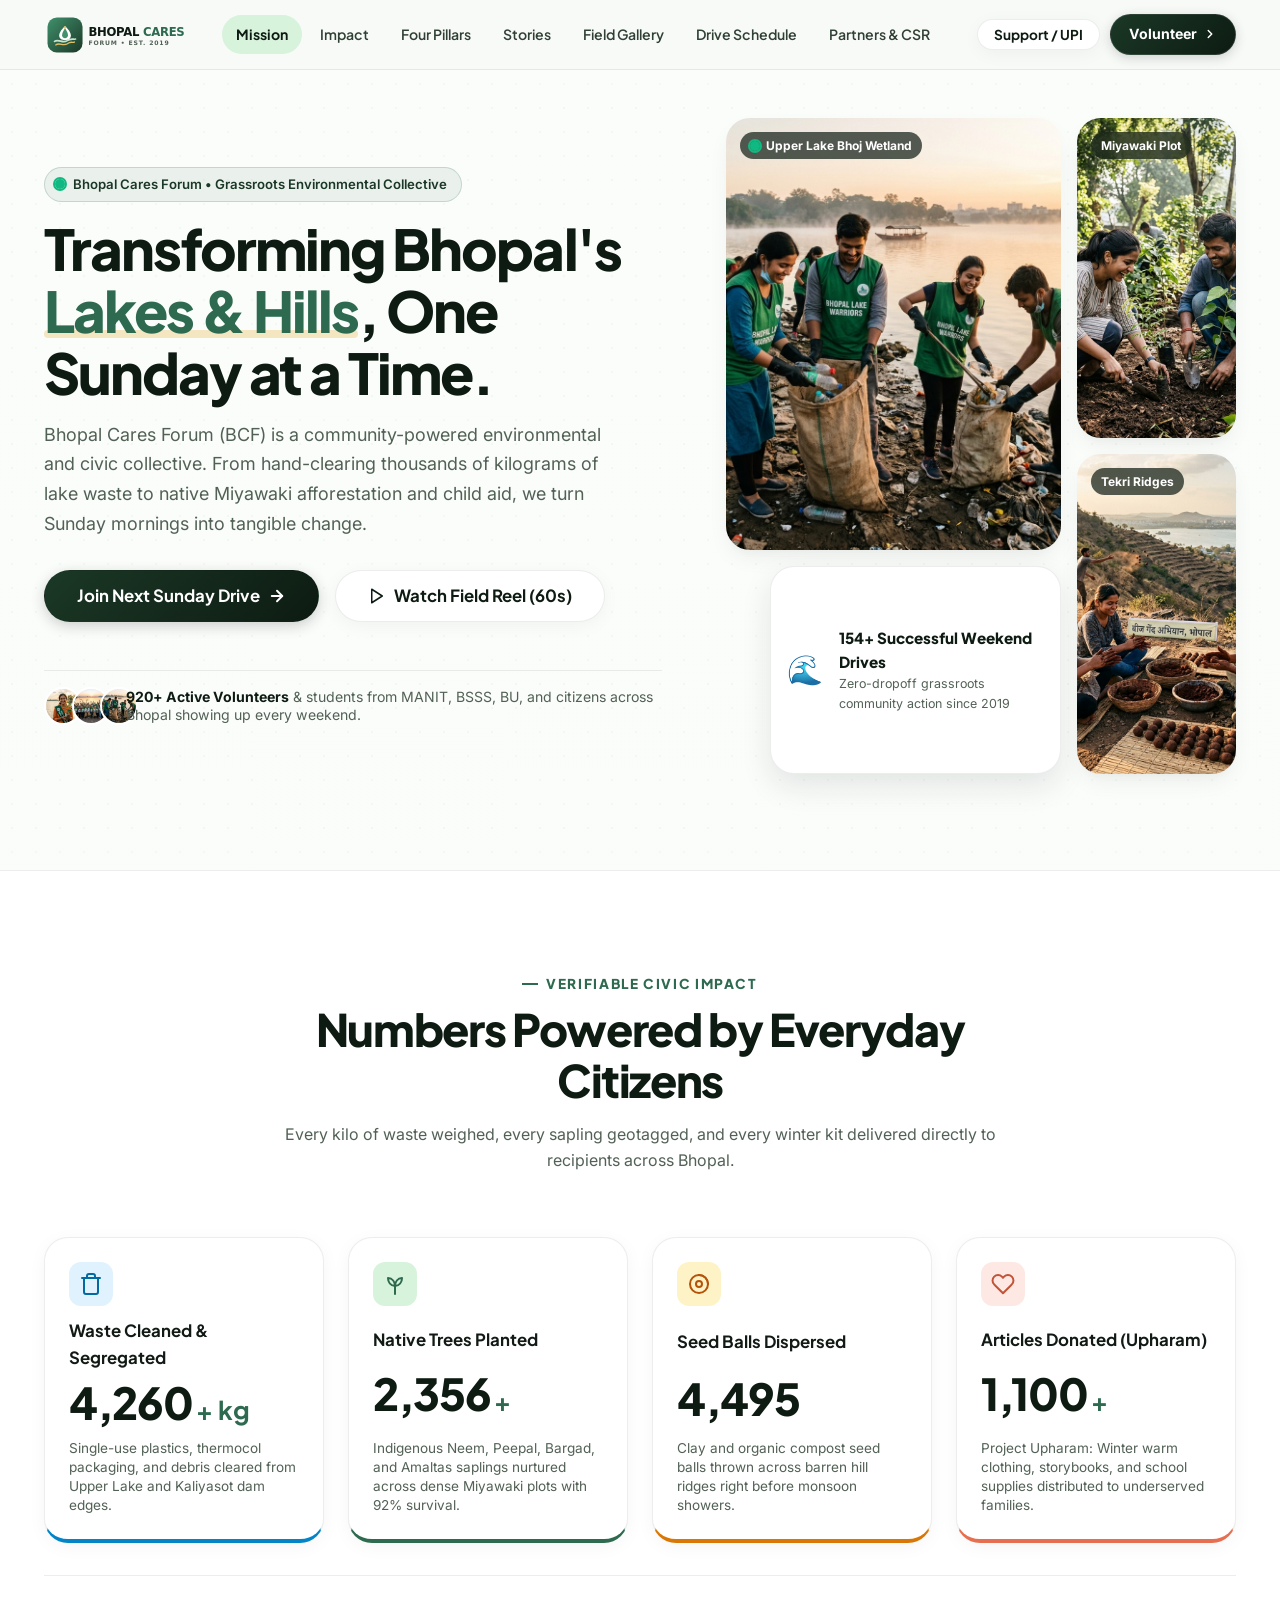
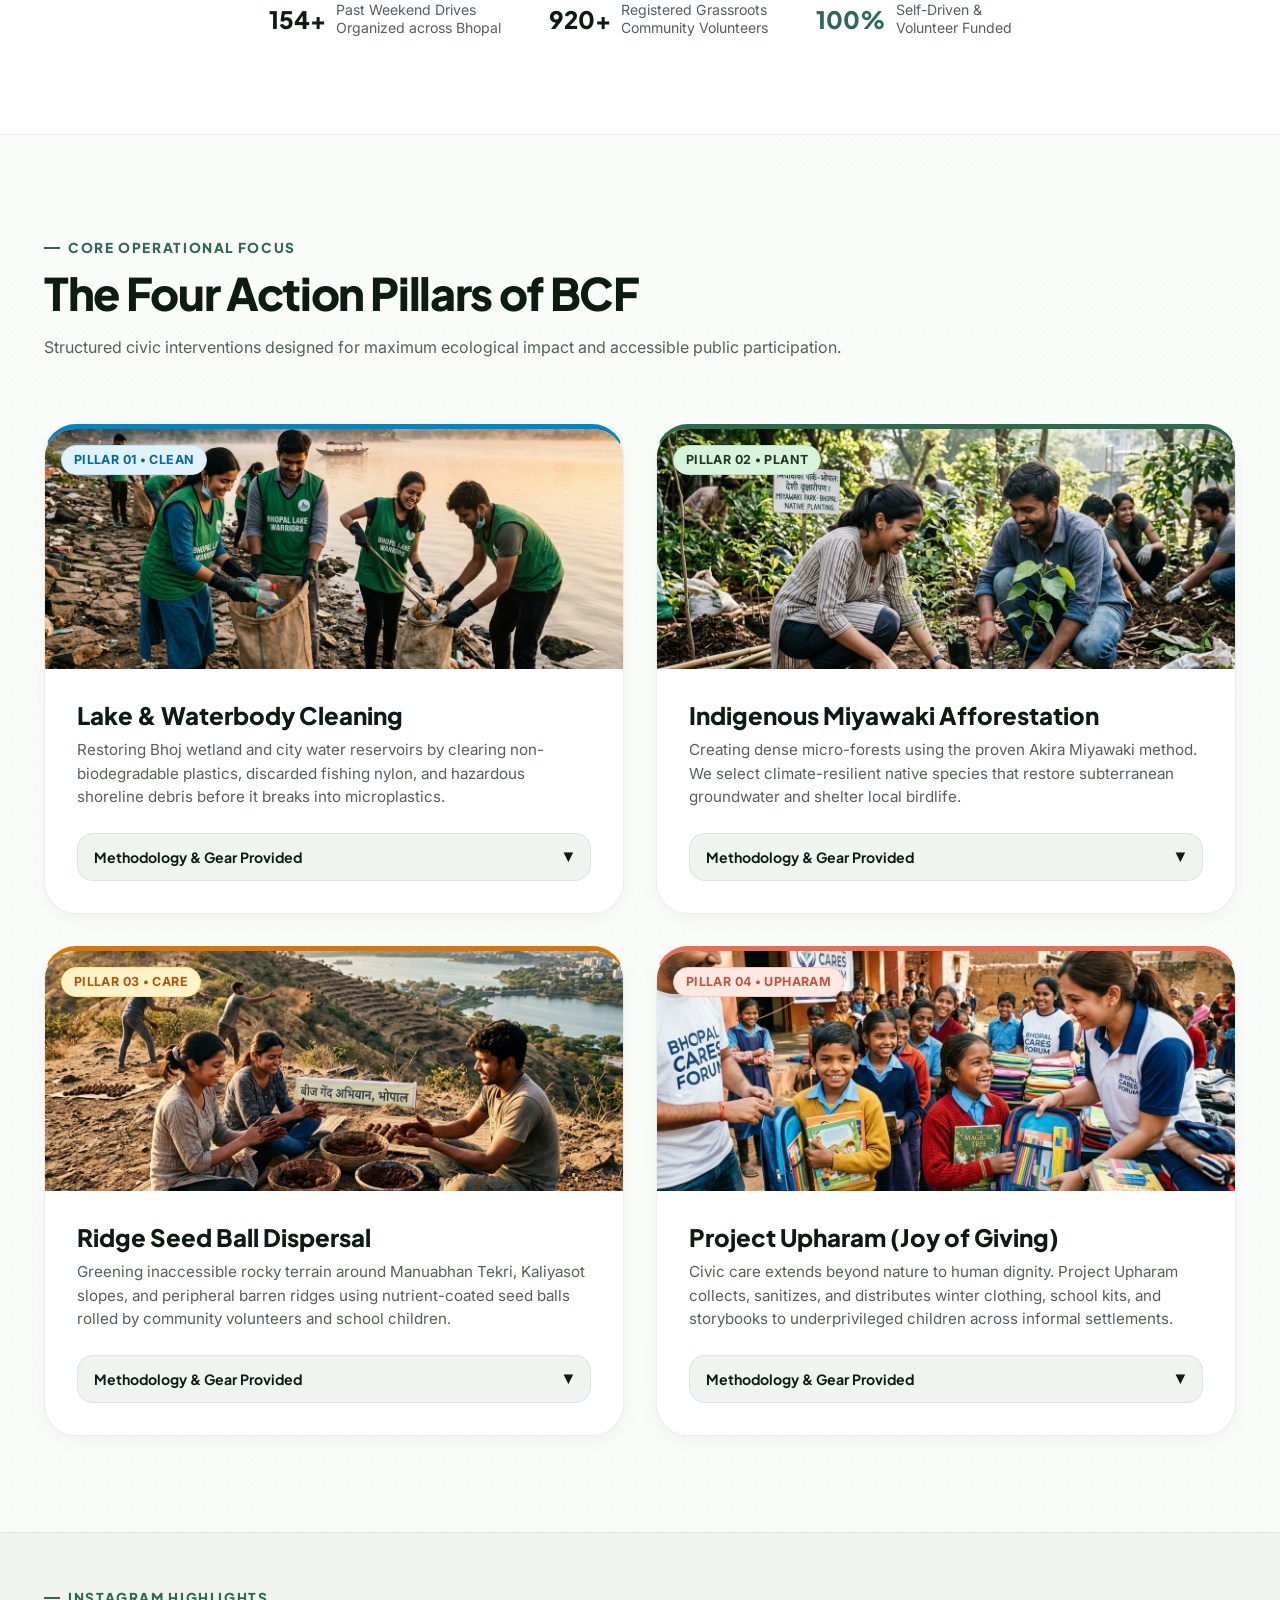
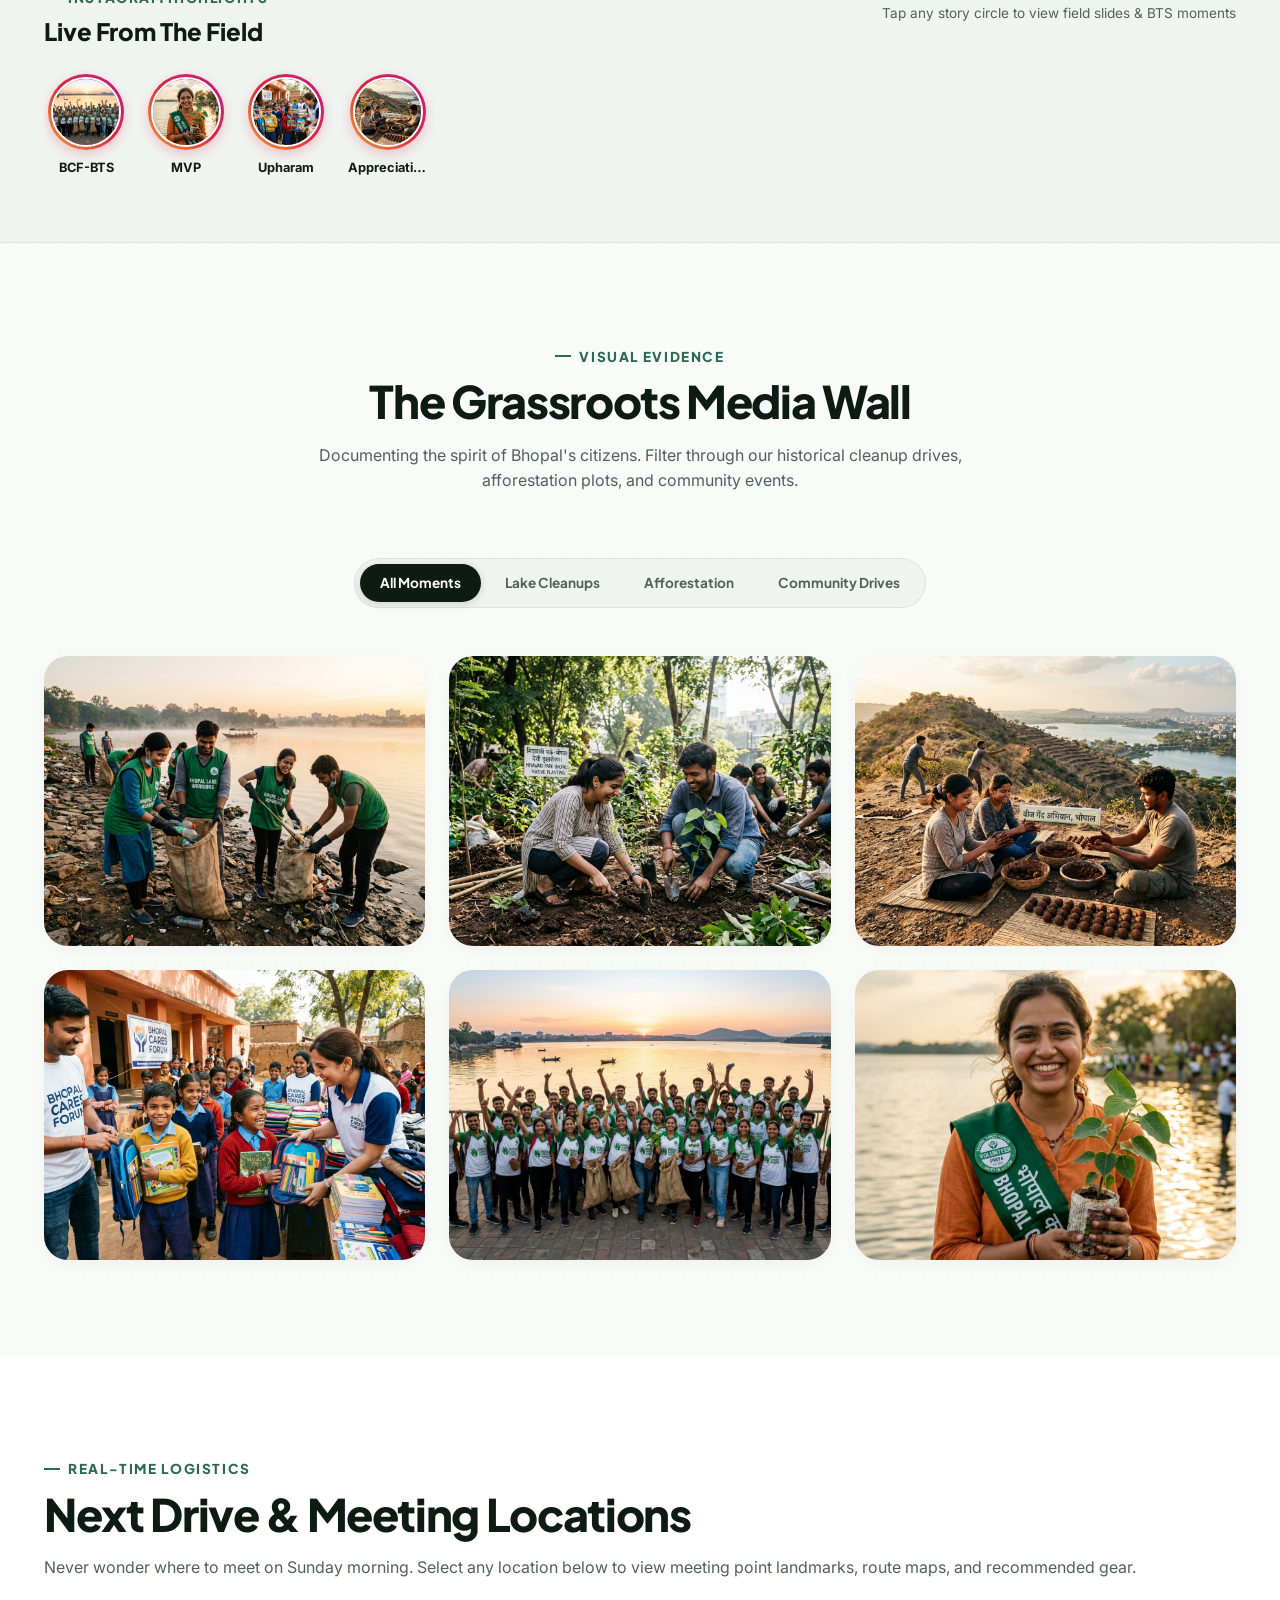
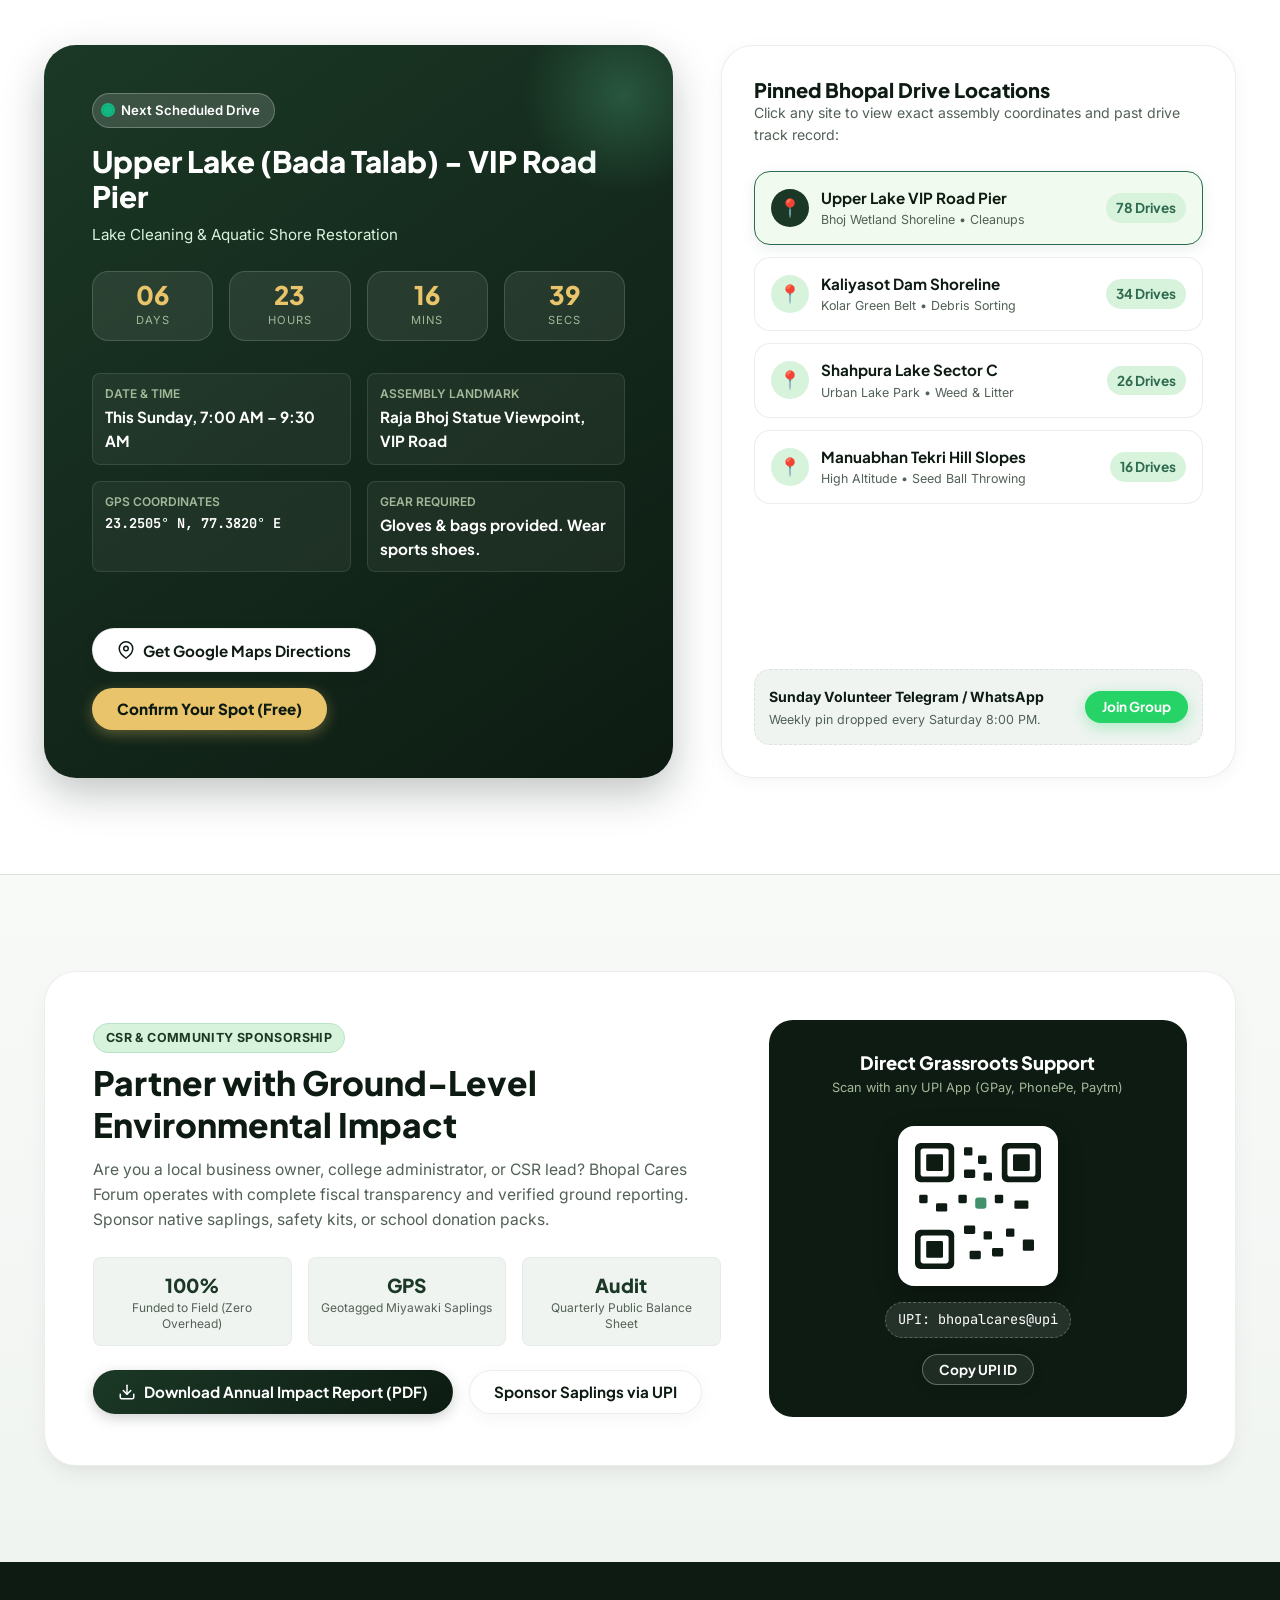
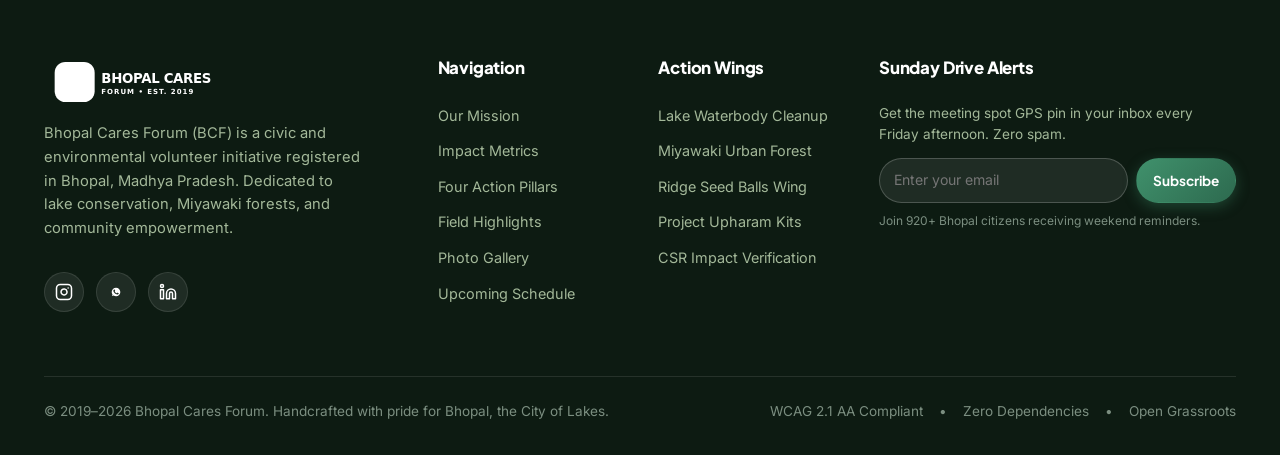
==== BCF/index.html @ c4805d15 "Add files via upload" ====
<!DOCTYPE html>
<html lang="en">
<head>
  <meta charset="UTF-8">
  <meta name="viewport" content="width=device-width, initial-scale=1.0">
  <title>Bhopal Cares Forum (BCF) | Civic Action, Lakes Conservation & Urban Ecology</title>
  
  <!-- SEO & OpenGraph Meta Tags -->
  <meta name="description" content="Bhopal Cares Forum (BCF) is a grassroots civic and environmental movement. Join weekly lake cleanups, urban Miyawaki plantations, seed ball drives, and community empowerment in Bhopal.">
  <meta name="keywords" content="Bhopal Cares Forum, BCF, Upper Lake Cleanup, Bhopal NGO, Bhoj Wetland Conservation, Miyawaki Forest Bhopal, Seed Balls Drive, Volunteer Bhopal, Project Upharam">
  <meta name="author" content="Bhopal Cares Forum Core Team">
  <meta name="theme-color" content="#1b3826">

  <!-- OpenGraph / Social Sharing -->
  <meta property="og:type" content="website">
  <meta property="og:url" content="https://bhopalcares.org">
  <meta property="og:title" content="Bhopal Cares Forum | Transforming Bhopal's Lakes One Sunday at a Time">
  <meta property="og:description" content="4,260+ kg plastic removed, 2,356+ native trees planted, 4,495 seed balls dispersed. Join 920+ youth volunteers every Sunday.">
  <meta property="og:image" content="assets/images/brand/og-banner.svg">

  <!-- Twitter Card -->
  <meta name="twitter:card" content="summary_large_image">
  <meta name="twitter:title" content="Bhopal Cares Forum (BCF)">
  <meta name="twitter:description" content="Grassroots environmental and civic action platform for the City of Lakes.">
  <meta name="twitter:image" content="assets/images/brand/og-banner.svg">

  <!-- Favicon -->
  <link rel="icon" type="image/svg+xml" href="assets/images/brand/favicon.svg">

  <!-- Google Fonts: Plus Jakarta Sans & Inter -->
  <link rel="preconnect" href="https://fonts.googleapis.com">
  <link rel="preconnect" href="https://fonts.gstatic.com" crossorigin>
  <link href="https://fonts.googleapis.com/css2?family=Inter:wght@400;500;600;700&family=Plus+Jakarta+Sans:wght@500;600;700;800&family=JetBrains+Mono:wght@500;700&display=swap" rel="stylesheet">

  <!-- Stylesheets -->
  <link rel="stylesheet" href="assets/css/reset.css">
  <link rel="stylesheet" href="assets/css/variables.css">
  <link rel="stylesheet" href="assets/css/components.css">
  <link rel="stylesheet" href="assets/css/style.css">
</head>
<body>

  <!-- ========================================================================
       Sticky Glass Header (FR-1)
       ======================================================================== -->
  <header class="site-header" id="siteHeader">
    <div class="container navbar">
      <!-- Brand Logo -->
      <a href="#" class="brand-link" aria-label="Bhopal Cares Forum Home">
        <img src="assets/images/brand/logo.svg" alt="Bhopal Cares Forum Logo" class="brand-logo" width="180" height="44">
      </a>

      <!-- Desktop & Mobile Navigation Links -->
      <nav class="nav-menu" id="navMenu" aria-label="Main Navigation">
        <!-- Navigation Links -->
        <a href="#mission" class="nav-link active">Mission</a>
        <a href="#impact" class="nav-link">Impact</a>
        <a href="#initiatives" class="nav-link">Four Pillars</a>
        <a href="#stories" class="nav-link">Stories</a>
        <a href="#gallery" class="nav-link">Field Gallery</a>
        <a href="#drives" class="nav-link">Drive Schedule</a>
        <a href="#csr" class="nav-link">Partners & CSR</a>

        <!-- Mobile Menu Action Buttons -->
        <div class="drawer-actions">
          <button type="button" class="btn btn-primary" style="width: 100%;" data-trigger-volunteer>
            <span>Volunteer This Sunday</span>
            <svg width="16" height="16" viewBox="0 0 24 24" fill="none" stroke="currentColor" stroke-width="2.5" stroke-linecap="round" stroke-linejoin="round">
              <polyline points="9 18 15 12 9 6"></polyline>
            </svg>
          </button>
          <a href="https://chat.whatsapp.com/invite/bhopal-cares-community" target="_blank" rel="noopener noreferrer" class="btn btn-whatsapp" style="width: 100%; font-size: 0.88rem;">
            <span>Join WhatsApp Community</span>
          </a>
          <button type="button" class="btn btn-secondary btn-sm" style="width: 100%;" data-trigger-donate>
            <span>Support via UPI</span>
          </button>
        </div>
      </nav>

      <!-- Header Action CTAs -->
      <div class="nav-actions">
        <button type="button" class="btn btn-secondary btn-sm nav-btn-desktop" data-trigger-donate>
          Support / UPI
        </button>
        <button type="button" class="btn-nav-volunteer" data-trigger-volunteer>
          <span>Volunteer</span>
          <svg width="14" height="14" viewBox="0 0 24 24" fill="none" stroke="currentColor" stroke-width="2.5" stroke-linecap="round" stroke-linejoin="round">
            <polyline points="9 18 15 12 9 6"></polyline>
          </svg>
        </button>

        <!-- Mobile Drawer Toggle -->
        <button type="button" class="mobile-nav-toggle" id="mobileNavToggle" aria-label="Toggle navigation menu" aria-expanded="false" aria-controls="navMenu">
          <span class="hamburger-line"></span>
          <span class="hamburger-line"></span>
          <span class="hamburger-line"></span>
        </button>
      </div>
    </div>
  </header>

  <!-- Mobile Navigation Backdrop Overlay -->
  <div class="nav-backdrop" id="navBackdrop" aria-hidden="true"></div>

  <main>
    <!-- ======================================================================
         1. Hero Section: Editorial Headline + Mosaic Bento (FR-2)
         ====================================================================== -->
    <section class="section hero-section" id="mission">
      <div class="container hero-grid">
        <!-- Hero Left Column: Editorial Copy & CTAs -->
        <div class="hero-content">
          <!-- Dynamic Announcement Badge -->
          <div class="badge-announcement" role="status">
            <span class="pulse-dot" aria-hidden="true"></span>
            <span>Bhopal Cares Forum • Grassroots Environmental Collective</span>
          </div>

          <!-- Editorial Headline -->
          <h1 class="hero-title">
            Transforming Bhopal's <span class="highlight">Lakes & Hills</span>, One Sunday at a Time.
          </h1>

          <p class="hero-description">
            Bhopal Cares Forum (BCF) is a community-powered environmental and civic collective. From hand-clearing thousands of kilograms of lake waste to native Miyawaki afforestation and child aid, we turn Sunday mornings into tangible change.
          </p>

          <!-- Dual Action Triggers (FR-2.3) -->
          <div class="hero-cta-group">
            <button type="button" class="btn btn-primary btn-lg" data-trigger-volunteer>
              <span>Join Next Sunday Drive</span>
              <svg width="18" height="18" viewBox="0 0 24 24" fill="none" stroke="currentColor" stroke-width="2.5" stroke-linecap="round" stroke-linejoin="round">
                <line x1="5" y1="12" x2="19" y2="12"></line>
                <polyline points="12 5 19 12 12 19"></polyline>
              </svg>
            </button>

            <button type="button" class="btn btn-secondary btn-lg" data-trigger-bts>
              <svg width="18" height="18" viewBox="0 0 24 24" fill="none" stroke="currentColor" stroke-width="2" stroke-linecap="round" stroke-linejoin="round">
                <polygon points="5 3 19 12 5 21 5 3"></polygon>
              </svg>
              <span>Watch Field Reel (60s)</span>
            </button>
          </div>

          <!-- Proof Bar (Personas & Trust) -->
          <div class="hero-proof-bar">
            <div class="hero-proof-avatars" aria-hidden="true">
              <img src="assets/images/drives/volunteer-priya-mvp.jpg" alt="BCF Volunteer" class="hero-proof-avatar" width="38" height="38">
              <img src="assets/images/drives/team-hero-sunset.jpg" alt="BCF Volunteer" class="hero-proof-avatar" width="38" height="38">
              <img src="assets/images/drives/lake-cleanup-hero.jpg" alt="BCF Volunteer" class="hero-proof-avatar" width="38" height="38">
            </div>
            <div class="hero-proof-text">
              <strong>920+ Active Volunteers</strong> & students from MANIT, BSSS, BU, and citizens across Bhopal showing up every weekend.
            </div>
          </div>
        </div>

        <!-- Hero Right Column: Asymmetric Responsive Photo Bento Mosaic (FR-2.2) -->
        <div class="hero-mosaic" aria-label="Photo Mosaic of BCF Environmental Activities">
          <!-- Main Card: Lake Cleanup -->
          <div class="mosaic-card mosaic-card--main">
            <div class="mosaic-badge">
              <span class="pulse-dot"></span> Upper Lake Bhoj Wetland
            </div>
            <img src="assets/images/drives/lake-cleanup-hero.jpg" alt="Youth volunteers cleaning Bhoj wetland lake shore at dawn" class="mosaic-img" loading="eager" width="600" height="450">
          </div>

          <!-- Secondary Card: Miyawaki Urban Forest -->
          <div class="mosaic-card mosaic-card--secondary">
            <div class="mosaic-badge">Miyawaki Plot</div>
            <img src="assets/images/drives/tree-plantation-miyawaki.jpg" alt="Volunteers planting native saplings in fertile soil" class="mosaic-img" loading="lazy" width="300" height="250">
          </div>

          <!-- Tertiary Card: Seed Balls Throwing -->
          <div class="mosaic-card mosaic-card--tertiary">
            <div class="mosaic-badge">Tekri Ridges</div>
            <img src="assets/images/drives/seed-balls-ridges.jpg" alt="Clay seed balls prepared for ridge dispersal" class="mosaic-img" loading="lazy" width="300" height="250">
          </div>

          <!-- Floating Stats Pill Card -->
          <div class="mosaic-card mosaic-card--floating">
            <div style="font-size: 1.8rem;">🌊</div>
            <div>
              <div style="font-family: var(--font-display); font-weight: 800; font-size: 0.95rem; color: var(--forest-900);">
                154+ Successful Weekend Drives
              </div>
              <div style="font-size: 0.78rem; color: var(--text-muted);">
                Zero-dropoff grassroots community action since 2019
              </div>
            </div>
          </div>
        </div>
      </div>
    </section>

    <!-- ======================================================================
         2. Live Impact Bento Grid with Animated Counters (FR-3)
         ====================================================================== -->
    <section class="section impact-section" id="impact" aria-label="Verified Impact Statistics">
      <div class="container">
        <div class="section-header section-header--center">
          <span class="section-tagline">Verifiable Civic Impact</span>
          <h2 class="section-title">Numbers Powered by Everyday Citizens</h2>
          <p class="section-subtitle">
            Every kilo of waste weighed, every sapling geotagged, and every winter kit delivered directly to recipients across Bhopal.
          </p>
        </div>

        <!-- 4 Core Metrics + 2 Community Indicators Bento Grid -->
        <div class="impact-bento-grid">
          <!-- Metric 1: Waste Cleaned -->
          <div class="stat-card stat-card--clean">
            <div class="stat-card__icon-badge" style="background: var(--pillar-clean-bg); color: var(--pillar-clean-dark);">
              <svg width="24" height="24" viewBox="0 0 24 24" fill="none" stroke="currentColor" stroke-width="2" stroke-linecap="round" stroke-linejoin="round">
                <polyline points="3 6 5 6 21 6"></polyline>
                <path d="M19 6v14a2 2 0 0 1-2 2H7a2 2 0 0 1-2-2V6m3 0V4a2 2 0 0 1 2-2h4a2 2 0 0 1 2 2v2"></path>
              </svg>
            </div>
            <div class="stat-card__title">Waste Cleaned & Segregated</div>
            <div class="stat-card__number-wrap">
              <span class="stat-card__counter" data-counter data-target="4260">4,260</span>
              <span class="stat-card__suffix">+ kg</span>
            </div>
            <p class="stat-card__subtext">
              Single-use plastics, thermocol packaging, and debris cleared from Upper Lake and Kaliyasot dam edges.
            </p>
          </div>

          <!-- Metric 2: Trees Planted -->
          <div class="stat-card stat-card--plant">
            <div class="stat-card__icon-badge" style="background: var(--pillar-plant-bg); color: var(--pillar-plant);">
              <svg width="24" height="24" viewBox="0 0 24 24" fill="none" stroke="currentColor" stroke-width="2" stroke-linecap="round" stroke-linejoin="round">
                <path d="M12 22v-8"></path>
                <path d="M12 14c-4.5 0-7-4-7-8 4.5 0 7 4 7 8z"></path>
                <path d="M12 14c4.5 0 7-4 7-8-4.5 0-7 4-7 8z"></path>
              </svg>
            </div>
            <div class="stat-card__title">Native Trees Planted</div>
            <div class="stat-card__number-wrap">
              <span class="stat-card__counter" data-counter data-target="2356">2,356</span>
              <span class="stat-card__suffix">+</span>
            </div>
            <p class="stat-card__subtext">
              Indigenous Neem, Peepal, Bargad, and Amaltas saplings nurtured across dense Miyawaki plots with 92% survival.
            </p>
          </div>

          <!-- Metric 3: Seed Balls Dispersed -->
          <div class="stat-card stat-card--care">
            <div class="stat-card__icon-badge" style="background: var(--pillar-care-bg); color: var(--pillar-care-dark);">
              <svg width="24" height="24" viewBox="0 0 24 24" fill="none" stroke="currentColor" stroke-width="2" stroke-linecap="round" stroke-linejoin="round">
                <circle cx="12" cy="12" r="9"></circle>
                <path d="M12 3a9 9 0 0 1 9 9"></path>
                <circle cx="12" cy="12" r="3"></circle>
              </svg>
            </div>
            <div class="stat-card__title">Seed Balls Dispersed</div>
            <div class="stat-card__number-wrap">
              <span class="stat-card__counter" data-counter data-target="4495">4,495</span>
              <span class="stat-card__suffix"></span>
            </div>
            <p class="stat-card__subtext">
              Clay and organic compost seed balls thrown across barren hill ridges right before monsoon showers.
            </p>
          </div>

          <!-- Metric 4: Articles Donated -->
          <div class="stat-card stat-card--upharam">
            <div class="stat-card__icon-badge" style="background: var(--pillar-upharam-bg); color: var(--pillar-upharam-dark);">
              <svg width="24" height="24" viewBox="0 0 24 24" fill="none" stroke="currentColor" stroke-width="2" stroke-linecap="round" stroke-linejoin="round">
                <path d="M20.84 4.61a5.5 5.5 0 0 0-7.78 0L12 5.67l-1.06-1.06a5.5 5.5 0 0 0-7.78 7.78l1.06 1.06L12 21.23l7.78-7.78 1.06-1.06a5.5 5.5 0 0 0 0-7.78z"></path>
              </svg>
            </div>
            <div class="stat-card__title">Articles Donated (Upharam)</div>
            <div class="stat-card__number-wrap">
              <span class="stat-card__counter" data-counter data-target="1100">1,100</span>
              <span class="stat-card__suffix">+</span>
            </div>
            <p class="stat-card__subtext">
              Project Upharam: Winter warm clothing, storybooks, and school supplies distributed to underserved families.
            </p>
          </div>
        </div>

        <!-- Baseline Sub-bar: Drives & Volunteers -->
        <div style="display: flex; justify-content: center; gap: var(--space-2xl); flex-wrap: wrap; margin-top: var(--space-xl); padding-top: var(--space-lg); border-top: 1px solid var(--border-light);">
          <div style="display: flex; align-items: center; gap: 10px;">
            <span style="font-family: var(--font-display); font-weight: 800; font-size: 1.5rem; color: var(--forest-900);">154+</span>
            <span style="font-size: 0.88rem; color: var(--text-muted); line-height: 1.3;">Past Weekend Drives<br>Organized across Bhopal</span>
          </div>
          <div style="display: flex; align-items: center; gap: 10px;">
            <span style="font-family: var(--font-display); font-weight: 800; font-size: 1.5rem; color: var(--forest-900);">920+</span>
            <span style="font-size: 0.88rem; color: var(--text-muted); line-height: 1.3;">Registered Grassroots<br>Community Volunteers</span>
          </div>
          <div style="display: flex; align-items: center; gap: 10px;">
            <span style="font-family: var(--font-display); font-weight: 800; font-size: 1.5rem; color: var(--forest-600);">100%</span>
            <span style="font-size: 0.88rem; color: var(--text-muted); line-height: 1.3;">Self-Driven &<br>Volunteer Funded</span>
          </div>
        </div>
      </div>
    </section>

    <!-- ======================================================================
         3. The Four Action Pillars (FR-4)
         ====================================================================== -->
    <section class="section" id="initiatives">
      <div class="container">
        <div class="section-header">
          <span class="section-tagline">Core Operational Focus</span>
          <h2 class="section-title">The Four Action Pillars of BCF</h2>
          <p class="section-subtitle">
            Structured civic interventions designed for maximum ecological impact and accessible public participation.
          </p>
        </div>

        <div class="pillars-grid">
          <!-- Pillar 1: Clean (Teal / Lake Aqua) -->
          <article class="pillar-card" style="border-top: 5px solid var(--pillar-clean);">
            <div class="pillar-card__media">
              <span class="tag-pill tag-pill--clean pillar-card__badge">Pillar 01 • Clean</span>
              <img src="assets/images/drives/lake-cleanup-hero.jpg" alt="Upper Lake cleaning drive" class="pillar-card__img" loading="lazy">
            </div>
            <div class="pillar-card__body">
              <h3 class="pillar-card__title">Lake & Waterbody Cleaning</h3>
              <p class="pillar-card__desc">
                Restoring Bhoj wetland and city water reservoirs by clearing non-biodegradable plastics, discarded fishing nylon, and hazardous shoreline debris before it breaks into microplastics.
              </p>

              <!-- Expandable Accordion (FR-4.2) -->
              <div class="pillar-details">
                <button type="button" class="pillar-accordion-trigger" aria-expanded="false">
                  <span>Methodology & Gear Provided</span>
                  <span class="pillar-accordion-icon">▼</span>
                </button>
                <div class="pillar-accordion-content">
                  <div class="methodology-list">
                    <div class="methodology-item">
                      <strong>Cadence:</strong> <span>Every 1st & 3rd Sunday morning (7:00 AM – 9:30 AM).</span>
                    </div>
                    <div class="methodology-item">
                      <strong>Gear:</strong> <span>Heavy-duty nitrile gloves, jute waste bags, litter grabbers provided.</span>
                    </div>
                    <div class="methodology-item">
                      <strong>Disposal:</strong> <span>Segregation into dry recyclables & municipal tie-up with BMC Bhopal.</span>
                    </div>
                  </div>
                </div>
              </div>
            </div>
          </article>

          <!-- Pillar 2: Plant (Deep Foliage Green) -->
          <article class="pillar-card" style="border-top: 5px solid var(--pillar-plant);">
            <div class="pillar-card__media">
              <span class="tag-pill tag-pill--plant pillar-card__badge">Pillar 02 • Plant</span>
              <img src="assets/images/drives/tree-plantation-miyawaki.jpg" alt="Miyawaki urban forest plantation" class="pillar-card__img" loading="lazy">
            </div>
            <div class="pillar-card__body">
              <h3 class="pillar-card__title">Indigenous Miyawaki Afforestation</h3>
              <p class="pillar-card__desc">
                Creating dense micro-forests using the proven Akira Miyawaki method. We select climate-resilient native species that restore subterranean groundwater and shelter local birdlife.
              </p>

              <!-- Expandable Accordion (FR-4.2) -->
              <div class="pillar-details">
                <button type="button" class="pillar-accordion-trigger" aria-expanded="false">
                  <span>Methodology & Gear Provided</span>
                  <span class="pillar-accordion-icon">▼</span>
                </button>
                <div class="pillar-accordion-content">
                  <div class="methodology-list">
                    <div class="methodology-item">
                      <strong>Species:</strong> <span>Neem, Peepal, Bargad, Karanj, Amaltas, Jamun, Sheesham.</span>
                    </div>
                    <div class="methodology-item">
                      <strong>Method:</strong> <span>Soil perforation, rice husk aerators, cow dung compost enrichment.</span>
                    </div>
                    <div class="methodology-item">
                      <strong>Care Protocol:</strong> <span>Assigned volunteer buddy system ensuring 3-year watering follow-ups.</span>
                    </div>
                  </div>
                </div>
              </div>
            </div>
          </article>

          <!-- Pillar 3: Care (Seed Amber / Warm Earth) -->
          <article class="pillar-card" style="border-top: 5px solid var(--pillar-care);">
            <div class="pillar-card__media">
              <span class="tag-pill tag-pill--care pillar-card__badge">Pillar 03 • Care</span>
              <img src="assets/images/drives/seed-balls-ridges.jpg" alt="Seed balls dispersal on hills" class="pillar-card__img" loading="lazy">
            </div>
            <div class="pillar-card__body">
              <h3 class="pillar-card__title">Ridge Seed Ball Dispersal</h3>
              <p class="pillar-card__desc">
                Greening inaccessible rocky terrain around Manuabhan Tekri, Kaliyasot slopes, and peripheral barren ridges using nutrient-coated seed balls rolled by community volunteers and school children.
              </p>

              <!-- Expandable Accordion (FR-4.2) -->
              <div class="pillar-details">
                <button type="button" class="pillar-accordion-trigger" aria-expanded="false">
                  <span>Methodology & Gear Provided</span>
                  <span class="pillar-accordion-icon">▼</span>
                </button>
                <div class="pillar-accordion-content">
                  <div class="methodology-list">
                    <div class="methodology-item">
                      <strong>Composition:</strong> <span>5 parts red clay, 3 parts vermicompost, 1 part native hard seeds.</span>
                    </div>
                    <div class="methodology-item">
                      <strong>Timing:</strong> <span>Dispersed 2 weeks prior to South-West monsoon arrival.</span>
                    </div>
                    <div class="methodology-item">
                      <strong>Success Rate:</strong> <span>Protected from birds and rodents until first monsoon rain triggers sprouting.</span>
                    </div>
                  </div>
                </div>
              </div>
            </div>
          </article>

          <!-- Pillar 4: Upharam (Terracotta / Warm Coral) -->
          <article class="pillar-card" style="border-top: 5px solid var(--pillar-upharam);">
            <div class="pillar-card__media">
              <span class="tag-pill tag-pill--upharam pillar-card__badge">Pillar 04 • Upharam</span>
              <img src="assets/images/drives/upharam-donation.jpg" alt="Project Upharam distribution" class="pillar-card__img" loading="lazy">
            </div>
            <div class="pillar-card__body">
              <h3 class="pillar-card__title">Project Upharam (Joy of Giving)</h3>
              <p class="pillar-card__desc">
                Civic care extends beyond nature to human dignity. Project Upharam collects, sanitizes, and distributes winter clothing, school kits, and storybooks to underprivileged children across informal settlements.
              </p>

              <!-- Expandable Accordion (FR-4.2) -->
              <div class="pillar-details">
                <button type="button" class="pillar-accordion-trigger" aria-expanded="false">
                  <span>Methodology & Gear Provided</span>
                  <span class="pillar-accordion-icon">▼</span>
                </button>
                <div class="pillar-accordion-content">
                  <div class="methodology-list">
                    <div class="methodology-item">
                      <strong>Impact:</strong> <span>1,100+ articles distributed across 8 government schools & bastis.</span>
                    </div>
                    <div class="methodology-item">
                      <strong>Donation Hubs:</strong> <span>Collection kiosks stationed in Arera Colony & MP Nagar.</span>
                    </div>
                    <div class="methodology-item">
                      <strong>Process:</strong> <span>Volunteers wash, iron, pack, and directly hand over with zero middlemen.</span>
                    </div>
                  </div>
                </div>
              </div>
            </div>
          </article>
        </div>
      </div>
    </section>

    <!-- ======================================================================
         4. Instagram Highlights Stories Carousel (FR-5.1)
         ====================================================================== -->
    <section class="section stories-section" id="stories">
      <div class="container">
        <div style="display: flex; align-items: center; justify-content: space-between; margin-bottom: var(--space-md); flex-wrap: wrap; gap: 8px;">
          <div>
            <span class="section-tagline">Instagram Highlights</span>
            <h2 style="font-family: var(--font-display); font-size: 1.5rem; font-weight: 800; color: var(--forest-900);">
              Live From The Field
            </h2>
          </div>
          <div style="font-size: 0.85rem; color: var(--text-muted);">
            Tap any story circle to view field slides & BTS moments
          </div>
        </div>

        <!-- Horizontal Story Bubbles Reel -->
        <div class="story-reel" role="region" aria-label="Instagram Highlights Stories">
          <!-- Story 1: BCF-BTS -->
          <button type="button" class="story-bubble" data-story-id="bts" aria-label="View BCF-BTS story">
            <div class="story-ring">
              <img src="assets/images/drives/team-hero-sunset.jpg" alt="BCF-BTS Story" class="story-avatar">
            </div>
            <span class="story-label">BCF-BTS</span>
          </button>

          <!-- Story 2: MVP Volunteer -->
          <button type="button" class="story-bubble" data-story-id="mvp" aria-label="View MVP Volunteer story">
            <div class="story-ring">
              <img src="assets/images/drives/volunteer-priya-mvp.jpg" alt="MVP Volunteer Story" class="story-avatar">
            </div>
            <span class="story-label">MVP</span>
          </button>

          <!-- Story 3: Upharam -->
          <button type="button" class="story-bubble" data-story-id="upharam" aria-label="View Upharam story">
            <div class="story-ring">
              <img src="assets/images/drives/upharam-donation.jpg" alt="Project Upharam Story" class="story-avatar">
            </div>
            <span class="story-label">Upharam</span>
          </button>

          <!-- Story 4: Seed Balls -->
          <button type="button" class="story-bubble" data-story-id="seedballs" aria-label="View Seed Balls story">
            <div class="story-ring">
              <img src="assets/images/drives/seed-balls-ridges.jpg" alt="Seed Balls Story" class="story-avatar">
            </div>
            <span class="story-label">Appreciation</span>
          </button>
        </div>
      </div>
    </section>

    <!-- ======================================================================
         5. Photo & Media Wall (Filterable Masonry Grid) (FR-5.3)
         ====================================================================== -->
    <section class="section" id="gallery">
      <div class="container">
        <div class="section-header section-header--center">
          <span class="section-tagline">Visual Evidence</span>
          <h2 class="section-title">The Grassroots Media Wall</h2>
          <p class="section-subtitle">
            Documenting the spirit of Bhopal's citizens. Filter through our historical cleanup drives, afforestation plots, and community events.
          </p>
        </div>

        <!-- Filter Tabs -->
        <div class="gallery-controls">
          <div class="filter-tabs" role="tablist" aria-label="Gallery category filters">
            <button type="button" class="filter-tab active" data-filter="all" role="tab" aria-selected="true">All Moments</button>
            <button type="button" class="filter-tab" data-filter="cleanups" role="tab" aria-selected="false">Lake Cleanups</button>
            <button type="button" class="filter-tab" data-filter="afforestation" role="tab" aria-selected="false">Afforestation</button>
            <button type="button" class="filter-tab" data-filter="drives" role="tab" aria-selected="false">Community Drives</button>
          </div>
        </div>

        <!-- Masonry Grid Cards -->
        <div class="gallery-grid" id="galleryGrid">
          <!-- Item 1: Cleanup -->
          <div class="gallery-item" data-category="cleanups" tabindex="0" role="button" aria-label="View Upper Lake Waterfront Cleanup photo">
            <img src="assets/images/drives/lake-cleanup-hero.jpg" alt="Upper Lake Waterfront Cleanup" class="gallery-img" loading="lazy">
            <div class="gallery-overlay">
              <span class="tag-pill tag-pill--clean" style="align-self: flex-start; margin-bottom: 6px;">Cleanup</span>
              <h4 class="gallery-title">Upper Lake Waterfront Cleanup</h4>
              <p class="gallery-meta">VIP Road Pier • Weekend Drive #154</p>
            </div>
          </div>

          <!-- Item 2: Afforestation -->
          <div class="gallery-item" data-category="afforestation" tabindex="0" role="button" aria-label="View Dense Miyawaki Plantation photo">
            <img src="assets/images/drives/tree-plantation-miyawaki.jpg" alt="Dense Miyawaki Plantation" class="gallery-img" loading="lazy">
            <div class="gallery-overlay">
              <span class="tag-pill tag-pill--plant" style="align-self: flex-start; margin-bottom: 6px;">Afforestation</span>
              <h4 class="gallery-title">Dense Miyawaki Plantation</h4>
              <p class="gallery-meta">Arera Urban Patch • 2,356+ Native Trees</p>
            </div>
          </div>

          <!-- Item 3: Seed Balls -->
          <div class="gallery-item" data-category="afforestation" tabindex="0" role="button" aria-label="View 4,495 Clay Seed Balls Throwing photo">
            <img src="assets/images/drives/seed-balls-ridges.jpg" alt="4,495 Clay Seed Balls Throwing" class="gallery-img" loading="lazy">
            <div class="gallery-overlay">
              <span class="tag-pill tag-pill--care" style="align-self: flex-start; margin-bottom: 6px;">Seed Balls</span>
              <h4 class="gallery-title">4,495 Clay Seed Balls Throwing</h4>
              <p class="gallery-meta">Tekri Ridge Slopes • Pre-Monsoon Drive</p>
            </div>
          </div>

          <!-- Item 4: Upharam -->
          <div class="gallery-item" data-category="drives" tabindex="0" role="button" aria-label="View Project Upharam Distribution photo">
            <img src="assets/images/drives/upharam-donation.jpg" alt="Project Upharam Distribution" class="gallery-img" loading="lazy">
            <div class="gallery-overlay">
              <span class="tag-pill tag-pill--upharam" style="align-self: flex-start; margin-bottom: 6px;">Upharam</span>
              <h4 class="gallery-title">Project Upharam Distribution</h4>
              <p class="gallery-meta">Govt Primary School • Winter Warmth Kits</p>
            </div>
          </div>

          <!-- Item 5: Volunteer Squad -->
          <div class="gallery-item" data-category="drives" tabindex="0" role="button" aria-label="View Sunday Morning Volunteer Squad photo">
            <img src="assets/images/drives/team-hero-sunset.jpg" alt="Sunday Morning Volunteer Squad" class="gallery-img" loading="lazy">
            <div class="gallery-overlay">
              <span class="tag-pill tag-pill--plant" style="align-self: flex-start; margin-bottom: 6px;">Volunteers</span>
              <h4 class="gallery-title">Sunday Morning Volunteer Squad</h4>
              <p class="gallery-meta">Upper Lake Pier • 920+ Grassroots Members</p>
            </div>
          </div>

          <!-- Item 6: Leadership -->
          <div class="gallery-item" data-category="cleanups" tabindex="0" role="button" aria-label="View Volunteer of the Month Recognition photo">
            <img src="assets/images/drives/volunteer-priya-mvp.jpg" alt="Volunteer of the Month Recognition" class="gallery-img" loading="lazy">
            <div class="gallery-overlay">
              <span class="tag-pill tag-pill--clean" style="align-self: flex-start; margin-bottom: 6px;">Leadership</span>
              <h4 class="gallery-title">Volunteer of the Month Recognition</h4>
              <p class="gallery-meta">Bhopal Lakes Sanctuary • Citizen Ownership</p>
            </div>
          </div>
        </div>
      </div>
    </section>

    <!-- ======================================================================
         6. Interactive Drive Map & Schedule (FR-6)
         ====================================================================== -->
    <section class="section schedule-section" id="drives">
      <div class="container">
        <div class="section-header">
          <span class="section-tagline">Real-Time Logistics</span>
          <h2 class="section-title">Next Drive & Meeting Locations</h2>
          <p class="section-subtitle">
            Never wonder where to meet on Sunday morning. Select any location below to view meeting point landmarks, route maps, and recommended gear.
          </p>
        </div>

        <div class="schedule-grid">
          <!-- Left: Spotlight Card for Next Drive -->
          <div class="spotlight-drive-card" id="spotlightCard">
            <div>
              <div class="badge-announcement">
                <span class="pulse-dot"></span> Next Scheduled Drive
              </div>

              <h3 id="spotlightTitle" style="font-family: var(--font-display); font-size: 1.85rem; font-weight: 800; margin: var(--space-md) 0 var(--space-xs); line-height: 1.2;">
                Upper Lake (Bada Talab) - VIP Road Pier
              </h3>
              <p id="spotlightType" style="color: #d8f3dc; font-size: 0.95rem; margin-bottom: var(--space-lg);">
                Lake Cleaning & Aquatic Shore Restoration
              </p>

              <!-- Live Countdown Clock -->
              <div class="countdown-timer-wrap">
                <div class="countdown-box">
                  <div class="countdown-value" id="cdDays">03</div>
                  <div class="countdown-unit">Days</div>
                </div>
                <div class="countdown-box">
                  <div class="countdown-value" id="cdHours">14</div>
                  <div class="countdown-unit">Hours</div>
                </div>
                <div class="countdown-box">
                  <div class="countdown-value" id="cdMins">22</div>
                  <div class="countdown-unit">Mins</div>
                </div>
                <div class="countdown-box">
                  <div class="countdown-value" id="cdSecs">48</div>
                  <div class="countdown-unit">Secs</div>
                </div>
              </div>

              <!-- Drive Details List -->
              <div class="drive-details-list">
                <div class="drive-detail-item">
                  <div class="drive-detail-item__label">Date & Time</div>
                  <div class="drive-detail-item__val" id="spotlightTime">This Sunday, 7:00 AM – 9:30 AM</div>
                </div>
                <div class="drive-detail-item">
                  <div class="drive-detail-item__label">Assembly Landmark</div>
                  <div class="drive-detail-item__val" id="spotlightAssembly">Raja Bhoj Statue Viewpoint, VIP Road</div>
                </div>
                <div class="drive-detail-item">
                  <div class="drive-detail-item__label">GPS Coordinates</div>
                  <div class="drive-detail-item__val" id="spotlightCoords" style="font-family: var(--font-mono); font-size: 0.85rem;">23.2505° N, 77.3820° E</div>
                </div>
                <div class="drive-detail-item">
                  <div class="drive-detail-item__label">Gear Required</div>
                  <div class="drive-detail-item__val" id="spotlightGear">Gloves & bags provided. Wear sports shoes.</div>
                </div>
              </div>
            </div>

            <!-- Actions -->
            <div style="display: flex; gap: var(--space-md); flex-wrap: wrap; margin-top: var(--space-lg);">
              <a id="spotlightMapsBtn" href="https://maps.google.com/?q=23.2505,77.3820+(Upper+Lake+Bhopal+VIP+Road)" target="_blank" rel="noopener noreferrer" class="btn btn-secondary">
                <svg width="18" height="18" viewBox="0 0 24 24" fill="none" stroke="currentColor" stroke-width="2" stroke-linecap="round" stroke-linejoin="round">
                  <path d="M21 10c0 7-9 13-9 13s-9-6-9-13a9 9 0 0 1 18 0z"></path>
                  <circle cx="12" cy="10" r="3"></circle>
                </svg>
                <span>Get Google Maps Directions</span>
              </a>

              <button type="button" class="btn btn-accent" data-trigger-volunteer>
                Confirm Your Spot (Free)
              </button>
            </div>
          </div>

          <!-- Right: Interactive Location Selector -->
          <div class="location-pins-card">
            <h4 style="font-family: var(--font-display); font-size: 1.25rem; font-weight: 800; color: var(--forest-900);">
              Pinned Bhopal Drive Locations
            </h4>
            <p style="font-size: 0.88rem; color: var(--text-muted); margin-bottom: var(--space-xs);">
              Click any site to view exact assembly coordinates and past drive track record:
            </p>

            <div class="location-pins-list">
              <!-- Location 1: Upper Lake (Default selected) -->
              <div class="location-item is-selected" data-location-key="upper_lake">
                <div class="location-item__info">
                  <div class="location-item__pin-icon">📍</div>
                  <div>
                    <div class="location-item__name">Upper Lake VIP Road Pier</div>
                    <div class="location-item__category">Bhoj Wetland Shoreline • Cleanups</div>
                  </div>
                </div>
                <div class="location-item__drives-count">78 Drives</div>
              </div>

              <!-- Location 2: Kaliyasot Dam -->
              <div class="location-item" data-location-key="kaliyasot">
                <div class="location-item__info">
                  <div class="location-item__pin-icon">📍</div>
                  <div>
                    <div class="location-item__name">Kaliyasot Dam Shoreline</div>
                    <div class="location-item__category">Kolar Green Belt • Debris Sorting</div>
                  </div>
                </div>
                <div class="location-item__drives-count">34 Drives</div>
              </div>

              <!-- Location 3: Shahpura Lake -->
              <div class="location-item" data-location-key="shahpura">
                <div class="location-item__info">
                  <div class="location-item__pin-icon">📍</div>
                  <div>
                    <div class="location-item__name">Shahpura Lake Sector C</div>
                    <div class="location-item__category">Urban Lake Park • Weed & Litter</div>
                  </div>
                </div>
                <div class="location-item__drives-count">26 Drives</div>
              </div>

              <!-- Location 4: Manuabhan Tekri -->
              <div class="location-item" data-location-key="tekri">
                <div class="location-item__info">
                  <div class="location-item__pin-icon">📍</div>
                  <div>
                    <div class="location-item__name">Manuabhan Tekri Hill Slopes</div>
                    <div class="location-item__category">High Altitude • Seed Ball Throwing</div>
                  </div>
                </div>
                <div class="location-item__drives-count">16 Drives</div>
              </div>
            </div>

            <!-- WhatsApp Community Quick Join Box -->
            <div style="background: var(--bg-surface-elevated); border: 1px dashed var(--border-light); border-radius: var(--radius-md); padding: 14px; margin-top: auto; display: flex; align-items: center; justify-content: space-between; gap: 12px;">
              <div>
                <strong style="font-size: 0.88rem; color: var(--forest-900);">Sunday Volunteer Telegram / WhatsApp</strong>
                <p style="font-size: 0.78rem; color: var(--text-muted); margin: 0;">Weekly pin dropped every Saturday 8:00 PM.</p>
              </div>
              <button type="button" class="btn btn-whatsapp btn-sm" data-trigger-volunteer>
                Join Group
              </button>
            </div>
          </div>
        </div>
      </div>
    </section>

    <!-- ======================================================================
         7. Community Partner & CSR Transparency (Persona B)
         ====================================================================== -->
    <section class="section csr-section" id="csr">
      <div class="container">
        <div class="csr-card">
          <!-- Left CSR details -->
          <div class="csr-content">
            <span class="tag-pill tag-pill--plant">CSR & Community Sponsorship</span>
            <h2 class="csr-title">
              Partner with Ground-Level Environmental Impact
            </h2>
            <p class="csr-desc">
              Are you a local business owner, college administrator, or CSR lead? Bhopal Cares Forum operates with complete fiscal transparency and verified ground reporting. Sponsor native saplings, safety kits, or school donation packs.
            </p>

            <div class="csr-metrics-strip">
              <div class="csr-metric-box">
                <div class="csr-metric-box__num">100%</div>
                <div class="csr-metric-box__txt">Funded to Field (Zero Overhead)</div>
              </div>
              <div class="csr-metric-box">
                <div class="csr-metric-box__num">GPS</div>
                <div class="csr-metric-box__txt">Geotagged Miyawaki Saplings</div>
              </div>
              <div class="csr-metric-box">
                <div class="csr-metric-box__num">Audit</div>
                <div class="csr-metric-box__txt">Quarterly Public Balance Sheet</div>
              </div>
            </div>

            <div class="csr-actions">
              <button type="button" class="btn btn-primary" id="btnDownloadReport">
                <svg width="18" height="18" viewBox="0 0 24 24" fill="none" stroke="currentColor" stroke-width="2" stroke-linecap="round" stroke-linejoin="round">
                  <path d="M21 15v4a2 2 0 0 1-2 2H5a2 2 0 0 1-2-2v-4"></path>
                  <polyline points="7 10 12 15 17 10"></polyline>
                  <line x1="12" y1="15" x2="12" y2="3"></line>
                </svg>
                <span>Download Annual Impact Report (PDF)</span>
              </button>

              <button type="button" class="btn btn-secondary" data-trigger-donate>
                Sponsor Saplings via UPI
              </button>
            </div>
          </div>

          <!-- Right UPI Card -->
          <div class="csr-qr-card">
            <h4 style="font-family: var(--font-display); font-size: 1.15rem; font-weight: 800;">Direct Grassroots Support</h4>
            <p style="font-size: 0.8rem; color: #a3b899; margin: 4px 0 var(--space-sm);">Scan with any UPI App (GPay, PhonePe, Paytm)</p>
            
            <div class="qr-code-box">
              <svg width="140" height="140" viewBox="0 0 100 100" fill="#0d1b12">
                <!-- Stylized QR Pattern -->
                <rect x="5" y="5" width="28" height="28" rx="4" fill="#0d1b12" />
                <rect x="9" y="9" width="20" height="20" rx="2" fill="#ffffff" />
                <rect x="13" y="13" width="12" height="12" rx="1" fill="#0d1b12" />

                <rect x="67" y="5" width="28" height="28" rx="4" fill="#0d1b12" />
                <rect x="71" y="9" width="20" height="20" rx="2" fill="#ffffff" />
                <rect x="75" y="13" width="12" height="12" rx="1" fill="#0d1b12" />

                <rect x="5" y="67" width="28" height="28" rx="4" fill="#0d1b12" />
                <rect x="9" y="71" width="20" height="20" rx="2" fill="#ffffff" />
                <rect x="13" y="75" width="12" height="12" rx="1" fill="#0d1b12" />

                <!-- Data Matrix Dots -->
                <rect x="40" y="8" width="6" height="6" rx="1" fill="#0d1b12" />
                <rect x="50" y="14" width="6" height="6" rx="1" fill="#0d1b12" />
                <rect x="40" y="24" width="8" height="6" rx="1" fill="#0d1b12" />
                <rect x="54" y="26" width="6" height="6" rx="1" fill="#0d1b12" />

                <rect x="8" y="42" width="6" height="6" rx="1" fill="#0d1b12" />
                <rect x="20" y="48" width="8" height="6" rx="1" fill="#0d1b12" />
                <rect x="36" y="42" width="6" height="6" rx="1" fill="#0d1b12" />
                <rect x="48" y="44" width="8" height="8" rx="2" fill="#40916c" />
                <rect x="62" y="42" width="6" height="6" rx="1" fill="#0d1b12" />
                <rect x="76" y="46" width="10" height="6" rx="1" fill="#0d1b12" />

                <rect x="40" y="64" width="8" height="6" rx="1" fill="#0d1b12" />
                <rect x="54" y="68" width="6" height="6" rx="1" fill="#0d1b12" />
                <rect x="70" y="66" width="6" height="6" rx="1" fill="#0d1b12" />
                <rect x="82" y="74" width="8" height="8" rx="1" fill="#0d1b12" />
                <rect x="44" y="82" width="8" height="6" rx="1" fill="#0d1b12" />
                <rect x="60" y="80" width="8" height="6" rx="1" fill="#0d1b12" />
              </svg>
            </div>

            <div class="upi-id-badge">UPI: bhopalcares@upi</div>

            <button type="button" class="btn btn-secondary btn-sm" id="copyUpiBtn" style="color: #ffffff; border-color: rgba(255,255,255,0.3); background: rgba(255,255,255,0.08);">
              Copy UPI ID
            </button>
          </div>
        </div>
      </div>
    </section>
  </main>

  <!-- ========================================================================
       8. Footer Section (FR-8)
       ======================================================================== -->
  <footer class="site-footer">
    <div class="container">
      <div class="footer-grid">
        <!-- Col 1: Brand Info -->
        <div class="footer-brand">
          <img src="assets/images/brand/logo.svg" alt="Bhopal Cares Forum" class="footer-logo" width="180" height="46">
          <p class="footer-desc">
            Bhopal Cares Forum (BCF) is a civic and environmental volunteer initiative registered in Bhopal, Madhya Pradesh. Dedicated to lake conservation, Miyawaki forests, and community empowerment.
          </p>
          <div class="footer-socials">
            <!-- Instagram -->
            <a href="https://instagram.com/bhopalcaresforum" target="_blank" rel="noopener noreferrer" class="social-icon-btn" aria-label="Follow BCF on Instagram">
              <svg width="18" height="18" viewBox="0 0 24 24" fill="none" stroke="currentColor" stroke-width="2" stroke-linecap="round" stroke-linejoin="round">
                <rect x="2" y="2" width="20" height="20" rx="5" ry="5"></rect>
                <path d="M16 11.37A4 4 0 1 1 12.63 8 4 4 0 0 1 16 11.37z"></path>
                <line x1="17.5" y1="6.5" x2="17.51" y2="6.5"></line>
              </svg>
            </a>
            <!-- WhatsApp Community -->
            <a href="https://chat.whatsapp.com/invite/bhopal-cares-community" target="_blank" rel="noopener noreferrer" class="social-icon-btn" aria-label="Join BCF WhatsApp Community">
              <svg width="18" height="18" viewBox="0 0 24 24" fill="currentColor">
                <path d="M12.031 6.172c-3.181 0-5.767 2.586-5.768 5.766-.001 1.298.38 2.27 1.019 3.287l-.582 2.128 2.182-.573c.978.58 1.911.928 3.145.929 3.178 0 5.767-2.587 5.768-5.766.001-3.187-2.575-5.77-5.764-5.771zm3.392 8.244c-.144.405-.837.774-1.17.824-.299.045-.677.063-1.092-.069-.252-.08-.575-.187-.988-.365-1.739-.751-2.874-2.502-2.961-2.617-.087-.116-.708-.94-.708-1.793s.448-1.273.607-1.446c.159-.173.346-.217.462-.217l.332.006c.106.005.249-.04.39.299.144.347.491 1.2.534 1.288.043.087.072.188.014.304-.058.116-.087.188-.173.289l-.26.304c-.087.087-.179.182-.077.357.101.174.45 0.744.966 1.204.664.593 1.224.776 1.397.863.173.087.275.072.376-.044.101-.116.433-.506.549-.68.116-.173.231-.144.39-.087s1.011.477 1.184.564.289.13.332.202c.043.072.043.419-.101.824z"/>
              </svg>
            </a>
            <!-- LinkedIn -->
            <a href="https://linkedin.com/company/bhopalcaresforum" target="_blank" rel="noopener noreferrer" class="social-icon-btn" aria-label="BCF on LinkedIn">
              <svg width="18" height="18" viewBox="0 0 24 24" fill="none" stroke="currentColor" stroke-width="2" stroke-linecap="round" stroke-linejoin="round">
                <path d="M16 8a6 6 0 0 1 6 6v7h-4v-7a2 2 0 0 0-2-2 2 2 0 0 0-2 2v7h-4v-7a6 6 0 0 1 6-6z"></path>
                <rect x="2" y="9" width="4" height="12"></rect>
                <circle cx="4" cy="4" r="2"></circle>
              </svg>
            </a>
          </div>
        </div>

        <!-- Col 2: Navigation -->
        <div>
          <h4 class="footer-col-title">Navigation</h4>
          <ul class="footer-links-list">
            <li><a href="#mission" class="footer-link">Our Mission</a></li>
            <li><a href="#impact" class="footer-link">Impact Metrics</a></li>
            <li><a href="#initiatives" class="footer-link">Four Action Pillars</a></li>
            <li><a href="#stories" class="footer-link">Field Highlights</a></li>
            <li><a href="#gallery" class="footer-link">Photo Gallery</a></li>
            <li><a href="#drives" class="footer-link">Upcoming Schedule</a></li>
          </ul>
        </div>

        <!-- Col 3: Community & Pillars -->
        <div>
          <h4 class="footer-col-title">Action Wings</h4>
          <ul class="footer-links-list">
            <li><a href="#initiatives" class="footer-link">Lake Waterbody Cleanup</a></li>
            <li><a href="#initiatives" class="footer-link">Miyawaki Urban Forest</a></li>
            <li><a href="#initiatives" class="footer-link">Ridge Seed Balls Wing</a></li>
            <li><a href="#initiatives" class="footer-link">Project Upharam Kits</a></li>
            <li><a href="#csr" class="footer-link">CSR Impact Verification</a></li>
          </ul>
        </div>

        <!-- Col 4: Newsletter & Alerts -->
        <div>
          <h4 class="footer-col-title">Sunday Drive Alerts</h4>
          <p style="font-size: 0.85rem; color: #a3b899; margin-bottom: var(--space-xs);">
            Get the meeting spot GPS pin in your inbox every Friday afternoon. Zero spam.
          </p>
          <form class="newsletter-form" id="newsletterForm">
            <input type="email" placeholder="Enter your email" class="newsletter-input" required aria-label="Email address for Sunday drive alerts">
            <button type="submit" class="btn btn-emerald btn-sm">Subscribe</button>
          </form>
          <div style="font-size: 0.75rem; color: #7b8e80; margin-top: 8px;">
            Join 920+ Bhopal citizens receiving weekend reminders.
          </div>
        </div>
      </div>

      <!-- Footer Bottom -->
      <div class="footer-bottom">
        <div>
          © 2019–2026 Bhopal Cares Forum. Handcrafted with pride for Bhopal, the City of Lakes.
        </div>
        <div style="display: flex; gap: var(--space-md);">
          <span>WCAG 2.1 AA Compliant</span>
          <span>•</span>
          <span>Zero Dependencies</span>
          <span>•</span>
          <span>Open Grassroots</span>
        </div>
      </div>
    </div>
  </footer>

  <!-- ========================================================================
       MODAL 1: Volunteer 3-Step Intake Modal (FR-6)
       ======================================================================== -->
  <div class="modal-backdrop" id="volunteerModal" role="dialog" aria-modal="true" aria-labelledby="volunteerModalHeading">
    <div class="modal-container">
      <!-- Modal Header -->
      <div class="modal-header">
        <h3 class="modal-header__title" id="volunteerModalHeading">Join Bhopal Cares Forum</h3>
        <button type="button" class="modal-close-btn" id="volunteerModalClose" aria-label="Close modal">✕</button>
      </div>

      <!-- Step Tracker Progress Bar (FR-6.1) -->
      <div class="step-tracker" style="padding: var(--space-md) var(--space-xl) 0;">
        <div class="step-tracker__progress-line" id="stepProgressLine" style="width: 0%;"></div>
        
        <div class="step-item active" data-step="1">
          <div class="step-circle">1</div>
          <span class="step-label">Basic Info</span>
        </div>
        <div class="step-item" data-step="2">
          <div class="step-circle">2</div>
          <span class="step-label">Interests</span>
        </div>
        <div class="step-item" data-step="3">
          <div class="step-circle">3</div>
          <span class="step-label">Availability</span>
        </div>
      </div>

      <!-- Modal Body -->
      <div class="modal-body">
        <form id="volunteerForm" novalidate>
          <!-- STEP 1: Basic Info -->
          <div class="form-step active" data-step="1">
            <h4 style="font-family: var(--font-display); font-size: 1.15rem; font-weight: 800; color: var(--forest-900); margin-bottom: var(--space-xs);">
              Step 1: Contact & Bhopal Locality
            </h4>
            <p style="font-size: 0.85rem; color: var(--text-muted); margin-bottom: var(--space-lg);">
              Takes 30 seconds. We'll use this to match you with pickup carpools and nearby cleanup points.
            </p>

            <div class="form-group">
              <label for="volName" class="form-label">Full Name <span class="required">*</span></label>
              <input type="text" id="volName" class="form-input" placeholder="e.g. Rohit Sharma" required>
              <div class="form-error">Please enter your full name (minimum 2 characters).</div>
            </div>

            <div class="form-group">
              <label for="volPhone" class="form-label">WhatsApp Mobile Number <span class="required">*</span></label>
              <input type="tel" id="volPhone" class="form-input" placeholder="10-digit Indian number (e.g. 9826012345)" maxlength="10" required>
              <div class="form-error">Please enter a valid 10-digit Indian phone number starting with 6-9.</div>
            </div>

            <div class="form-group">
              <label for="volArea" class="form-label">Your Area / Locality in Bhopal <span class="required">*</span></label>
              <select id="volArea" class="form-select" required>
                <option value="">Select your neighborhood...</option>
                <option value="MP Nagar">MP Nagar (Zone I / II)</option>
                <option value="Arera Colony">Arera Colony (E1 - E7)</option>
                <option value="TT Nagar / New Market">TT Nagar / New Market / Malviya Nagar</option>
                <option value="Kolar Road">Kolar Road / Chuna Bhatti</option>
                <option value="Shahpura">Shahpura / Gulmohar</option>
                <option value="Hoshangabad Road">Hoshangabad Road / Misrod / Katara Hills</option>
                <option value="Indrapuri / BHEL">Indrapuri / BHEL / Piplani</option>
                <option value="Ayodhya Bypass / Karond">Ayodhya Bypass / Karond / Anand Nagar</option>
                <option value="Koh-e-Fiza / VIP Road">Koh-e-Fiza / VIP Road / Idgah Hills</option>
                <option value="MANIT / BU Campus">College Campus (MANIT / BSSS / BU / AIIMS)</option>
                <option value="Other">Other Area in Bhopal</option>
              </select>
              <div class="form-error">Please select your residential area in Bhopal.</div>
            </div>

            <div class="form-group" id="groupOtherArea" style="display: none;">
              <label for="volOtherArea" class="form-label">Specify Bhopal Locality</label>
              <input type="text" id="volOtherArea" class="form-input" placeholder="Enter your area name">
            </div>
          </div>

          <!-- STEP 2: Activity Selection (FR-6.1) -->
          <div class="form-step" data-step="2">
            <h4 style="font-family: var(--font-display); font-size: 1.15rem; font-weight: 800; color: var(--forest-900); margin-bottom: var(--space-xs);">
              Step 2: How would you like to contribute?
            </h4>
            <p style="font-size: 0.85rem; color: var(--text-muted); margin-bottom: var(--space-md);">
              Select one or more activities you are interested in. All skill levels welcome!
            </p>

            <div class="choice-cards-grid" id="activityCardsGroup">
              <!-- Choice 1 -->
              <label class="choice-card selected">
                <input type="checkbox" name="activity" value="Lake Cleanup" checked>
                <div class="choice-card__check">✓</div>
                <div class="choice-card__icon">🌊</div>
                <div class="choice-card__title">Lake Cleanups</div>
                <div class="choice-card__desc">Waterfront plastic removal, shoreline waste sorting, wetland care.</div>
              </label>

              <!-- Choice 2 -->
              <label class="choice-card">
                <input type="checkbox" name="activity" value="Tree Planting">
                <div class="choice-card__check">✓</div>
                <div class="choice-card__icon">🌱</div>
                <div class="choice-card__title">Tree Planting</div>
                <div class="choice-card__desc">Miyawaki pits, native sapling nurturing, and seed balls rolling.</div>
              </label>

              <!-- Choice 3 -->
              <label class="choice-card">
                <input type="checkbox" name="activity" value="Photography & Media">
                <div class="choice-card__check">✓</div>
                <div class="choice-card__icon">📸</div>
                <div class="choice-card__title">Media & Stories</div>
                <div class="choice-card__desc">Documenting drives, BTS video capture, Instagram content.</div>
              </label>

              <!-- Choice 4 -->
              <label class="choice-card">
                <input type="checkbox" name="activity" value="Core Logistics">
                <div class="choice-card__check">✓</div>
                <div class="choice-card__icon">📦</div>
                <div class="choice-card__title">Core Logistics</div>
                <div class="choice-card__desc">Gear management, volunteer check-ins, hydration and first aid.</div>
              </label>
            </div>
            <div class="form-error" id="activityError" style="margin-top: 8px;">Please select at least one activity to continue.</div>
          </div>

          <!-- STEP 3: Availability & T-Shirt (FR-6.1) -->
          <div class="form-step" data-step="3">
            <h4 style="font-family: var(--font-display); font-size: 1.15rem; font-weight: 800; color: var(--forest-900); margin-bottom: var(--space-xs);">
              Step 3: Availability & Volunteer Kit
            </h4>
            <p style="font-size: 0.85rem; color: var(--text-muted); margin-bottom: var(--space-lg);">
              We prepare customized safety gloves and green volunteer vests before each drive.
            </p>

            <div class="form-group">
              <label class="form-label">When can you join us? <span class="required">*</span></label>
              <div class="radio-chips-group">
                <label class="radio-chip">
                  <input type="radio" name="availability" value="This Sunday" checked>
                  <span class="radio-chip__pill">This Sunday Morning</span>
                </label>
                <label class="radio-chip">
                  <input type="radio" name="availability" value="Every Weekend">
                  <span class="radio-chip__pill">Every Weekend</span>
                </label>
                <label class="radio-chip">
                  <input type="radio" name="availability" value="Monthly Drives">
                  <span class="radio-chip__pill">Once a Month</span>
                </label>
              </div>
              <div class="form-error" id="availError">Please select your availability.</div>
            </div>

            <div class="form-group">
              <label class="form-label">Volunteer Vest / T-Shirt Size</label>
              <div class="radio-chips-group">
                <label class="radio-chip">
                  <input type="radio" name="tshirt" value="S">
                  <span class="radio-chip__pill">S</span>
                </label>
                <label class="radio-chip">
                  <input type="radio" name="tshirt" value="M">
                  <span class="radio-chip__pill">M</span>
                </label>
                <label class="radio-chip">
                  <input type="radio" name="tshirt" value="L" checked>
                  <span class="radio-chip__pill">L</span>
                </label>
                <label class="radio-chip">
                  <input type="radio" name="tshirt" value="XL">
                  <span class="radio-chip__pill">XL</span>
                </label>
                <label class="radio-chip">
                  <input type="radio" name="tshirt" value="XXL">
                  <span class="radio-chip__pill">XXL</span>
                </label>
              </div>
            </div>

            <div style="background: var(--bg-surface-elevated); border-radius: var(--radius-sm); padding: 12px; font-size: 0.82rem; color: var(--text-muted);">
              🛡️ <strong>Safety Guarantee:</strong> All gear (sanitized nitrile gloves, masks, drinking water) is complimentary. No fees ever.
            </div>
          </div>

          <!-- Step Nav Footer -->
          <div class="modal-step-nav">
            <button type="button" class="btn btn-secondary btn-sm" id="btnPrevStep" style="visibility: hidden;">
              ← Back
            </button>
            <button type="button" class="btn btn-primary" id="btnNextStep">
              <span>Next Step</span> →
            </button>
            <button type="submit" class="btn btn-emerald" id="btnSubmitStep" style="display: none;">
              Complete Registration & Join WhatsApp
            </button>
          </div>
        </form>
      </div>
    </div>
  </div>

  <!-- ========================================================================
       MODAL 2: Instagram Story Highlights Viewer (FR-5.2)
       ======================================================================== -->
  <div class="modal-backdrop" id="storyModal" role="dialog" aria-modal="true" aria-label="Instagram Story Viewer">
    <div class="story-modal-container">
      <!-- Progress Bar Segments -->
      <div class="story-progress-bar" id="storyProgressBar"></div>

      <!-- Story Header -->
      <div class="story-header">
        <div class="story-author">
          <img src="assets/images/drives/team-hero-sunset.jpg" alt="Author Avatar" class="story-author__avatar" id="storyAuthorAvatar">
          <div>
            <div class="story-author__name" id="storyAuthorName">BCF Team</div>
            <div class="story-author__time" id="storyAuthorTime">Sunday Highlights</div>
          </div>
        </div>
        <button type="button" class="story-close" id="storyCloseBtn" aria-label="Close story">✕</button>
      </div>

      <!-- Story Media -->
      <div class="story-media-view">
        <img src="assets/images/drives/team-hero-sunset.jpg" alt="Story Slide Image" class="story-media-img" id="storyMediaImg">
        <div class="story-nav-tap story-nav-prev" id="storyTapPrev" aria-label="Previous Slide"></div>
        <div class="story-nav-tap story-nav-next" id="storyTapNext" aria-label="Next Slide"></div>

        <div class="story-caption-overlay">
          <p class="story-caption-text" id="storyCaptionText">
            Morning clean up drive at VIP Road Upper Lake.
          </p>
        </div>
      </div>
    </div>
  </div>

  <!-- ========================================================================
       MODAL 3: Gallery Lightbox Modal (FR-5.3)
       ======================================================================== -->
  <div class="modal-backdrop" id="lightboxModal" role="dialog" aria-modal="true" aria-label="Photo Lightbox">
    <div class="lightbox-container">
      <button type="button" class="modal-close-btn" id="lightboxCloseBtn" style="position: absolute; top: -50px; right: 0; background: rgba(255,255,255,0.25); color: #ffffff;" aria-label="Close lightbox">✕</button>
      
      <div class="lightbox-img-wrapper">
        <button type="button" class="lightbox-btn lightbox-prev" id="lightboxPrevBtn" aria-label="Previous image">❮</button>
        <img src="assets/images/drives/lake-cleanup-hero.jpg" alt="Enlarged photo view" class="lightbox-img" id="lightboxImg">
        <button type="button" class="lightbox-btn lightbox-next" id="lightboxNextBtn" aria-label="Next image">❯</button>
      </div>

      <div class="lightbox-caption-bar" id="lightboxCaption">
        <strong>Upper Lake Cleanup</strong> — VIP Road, Bhopal
      </div>
    </div>
  </div>

  <!-- ========================================================================
       MODAL 4: BTS Video Preview Modal (FR-2.3)
       ======================================================================== -->
  <div class="modal-backdrop" id="btsVideoModal" role="dialog" aria-modal="true" aria-label="60s Field Reel">
    <div class="modal-container" style="max-width: 760px; background: #000000; padding: 0; overflow: hidden;">
      <div style="display: flex; justify-content: space-between; align-items: center; padding: 12px 18px; background: #0d1b12; color: #ffffff;">
        <span style="font-family: var(--font-display); font-weight: 700; font-size: 0.95rem;">🎬 BCF Field Reel • 60 Seconds of Community Energy</span>
        <button type="button" class="modal-close-btn" id="btsVideoClose" style="color: #ffffff; background: rgba(255,255,255,0.15);" aria-label="Close video">✕</button>
      </div>
      <div style="position: relative; padding-bottom: 56.25%; height: 0; overflow: hidden; background: #000;">
        <iframe 
          style="position: absolute; top: 0; left: 0; width: 100%; height: 100%; border: 0;"
          src="https://www.youtube-nocookie.com/embed/dQw4w9WgXcQ?enablejsapi=1" 
          title="Bhopal Cares Forum Field Video" 
          allow="accelerometer; autoplay; clipboard-write; encrypted-media; gyroscope; picture-in-picture" 
          allowfullscreen>
        </iframe>
      </div>
    </div>
  </div>

  <!-- ========================================================================
       MODAL 5: CSR / Support UPI Modal
       ======================================================================== -->
  <div class="modal-backdrop" id="donateModal" role="dialog" aria-modal="true" aria-label="Support Bhopal Cares Forum">
    <div class="modal-container" style="max-width: 500px;">
      <div class="modal-header">
        <h3 class="modal-header__title">Sponsor Saplings & Gear</h3>
        <button type="button" class="modal-close-btn" id="donateModalClose" aria-label="Close modal">✕</button>
      </div>
      <div class="modal-body" style="text-align: center;">
        <p style="font-size: 0.9rem; color: var(--text-muted); margin-bottom: var(--space-md);">
          100% of contributions go directly toward native saplings, organic compost, and heavy-duty cleanup gloves.
        </p>

        <div style="background: var(--bg-surface-elevated); padding: var(--space-lg); border-radius: var(--radius-lg); margin-bottom: var(--space-md);">
          <div class="upi-id-badge" style="font-size: 1rem; color: var(--forest-900); background: #ffffff; border-color: var(--forest-600); display: inline-block;">
            bhopalcares@upi
          </div>
          <div style="font-size: 0.85rem; color: var(--text-muted); margin-top: 6px;">
            Account: Bhopal Cares Forum Trust • HDFC Bank Arera Colony
          </div>
        </div>

        <div style="display: flex; gap: 10px; justify-content: center;">
          <button type="button" class="btn btn-secondary btn-sm" onclick="navigator.clipboard.writeText('bhopalcares@upi'); if(window.BCFApp) window.BCFApp.showToast('Copied bhopalcares@upi');">
            Copy UPI ID
          </button>
          <button type="button" class="btn btn-primary btn-sm" onclick="document.getElementById('donateModal').classList.remove('active'); document.body.style.overflow='';">
            Close
          </button>
        </div>
      </div>
    </div>
  </div>

  <!-- Toast Container -->
  <div class="toast-container" aria-live="polite" aria-atomic="true"></div>

  <!-- JavaScript Engines -->
  <script src="assets/js/counters.js"></script>
  <script src="assets/js/gallery.js"></script>
  <script src="assets/js/volunteer-form.js"></script>
  <script src="assets/js/app.js"></script>
</body>
</html>
---- BCF/assets/css/variables.css ----
/* ==========================================================================
   Bhopal Cares Forum (BCF) - Design Tokens & Variables
   Modern anti-AI aesthetic: organic dark greens, tactile paper tones, editorial typography
   ========================================================================== */

:root {
  /* Core Brand Colors */
  --bg-canvas: #f8faf8;
  --bg-surface: #ffffff;
  --bg-surface-elevated: #f0f4f1;
  --bg-surface-translucent: rgba(255, 255, 255, 0.85);

  --forest-900: #0d1b12;
  --forest-800: #1b3826;
  --forest-700: #214a33;
  --forest-600: #2d6a4f;
  --emerald-500: #40916c;
  --emerald-400: #52b788;
  --mint-200: #b7e4c7;
  --mint-100: #d8f3dc;
  --mint-50: #f1faee;
  
  --ochre-accent: #e9c46a;
  --ochre-light: #fef9e7;
  --ochre-dark: #b8860b;

  --text-primary: #111a14;
  --text-secondary: #304035;
  --text-muted: #526156;
  --text-light: #7b8e80;
  --text-inverse: #ffffff;

  --border-light: rgba(13, 27, 18, 0.08);
  --border-subtle: rgba(13, 27, 18, 0.04);
  --border-focus: #40916c;

  /* Pillar Thematic Accents (FR-4.1) */
  /* 1. Clean - Lake Aqua / Teal */
  --pillar-clean: #0284c7;
  --pillar-clean-dark: #0369a1;
  --pillar-clean-bg: #e0f2fe;
  --pillar-clean-border: #bae6fd;

  /* 2. Plant - Deep Foliage Green */
  --pillar-plant: #2d6a4f;
  --pillar-plant-dark: #1b3826;
  --pillar-plant-bg: #d8f3dc;
  --pillar-plant-border: #b7e4c7;

  /* 3. Care - Seed Amber / Warm Earth */
  --pillar-care: #d97706;
  --pillar-care-dark: #b45309;
  --pillar-care-bg: #fef3c7;
  --pillar-care-border: #fde68a;

  /* 4. Upharam - Terracotta / Warm Coral */
  --pillar-upharam: #e76f51;
  --pillar-upharam-dark: #c25438;
  --pillar-upharam-bg: #fde8e4;
  --pillar-upharam-border: #fbc4ab;

  /* Status Colors */
  --status-success: #10b981;
  --status-warning: #f59e0b;
  --status-error: #ef4444;
  --status-info: #3b82f6;

  /* Typography */
  --font-display: 'Plus Jakarta Sans', -apple-system, BlinkMacSystemFont, 'Segoe UI', Roboto, sans-serif;
  --font-body: 'Inter', -apple-system, BlinkMacSystemFont, 'Segoe UI', Roboto, sans-serif;
  --font-mono: 'JetBrains Mono', 'Fira Code', monospace;

  /* Spacing Scale */
  --space-2xs: 4px;
  --space-xs: 8px;
  --space-sm: 12px;
  --space-md: 16px;
  --space-lg: 24px;
  --space-xl: 32px;
  --space-2xl: 48px;
  --space-3xl: 64px;
  --space-4xl: 96px;

  /* Geometry & Radius */
  --radius-xs: 4px;
  --radius-sm: 8px;
  --radius-md: 16px;
  --radius-lg: 24px;
  --radius-xl: 32px;
  --radius-pill: 9999px;

  /* Elevation & Shadows */
  --shadow-subtle: 0 4px 20px -2px rgba(13, 27, 18, 0.05);
  --shadow-card: 0 10px 25px -5px rgba(13, 27, 18, 0.07), 0 8px 10px -6px rgba(13, 27, 18, 0.03);
  --shadow-hover: 0 16px 36px -4px rgba(13, 27, 18, 0.13), 0 6px 12px -3px rgba(13, 27, 18, 0.08);
  --shadow-modal: 0 25px 60px -12px rgba(13, 27, 18, 0.35);

  /* Transitions & Animation Timings */
  --ease-spring: cubic-bezier(0.175, 0.885, 0.32, 1.275);
  --ease-smooth: cubic-bezier(0.16, 1, 0.3, 1);
  --transition-fast: 0.15s ease;
  --transition-normal: 0.25s var(--ease-smooth);
  --transition-slow: 0.4s var(--ease-smooth);

  /* Layout Containers */
  --container-max-w: 1240px;
  --container-narrow: 860px;
  --header-height: 76px;
}
---- BCF/assets/css/components.css ----
/* ==========================================================================
   Bhopal Cares Forum (BCF) - Component Stylesheet
   Buttons, Badges, Bento Cards, Modals, Forms, Tabs & Interactive UI
   ========================================================================== */

/* --------------------------------------------------------------------------
   1. Buttons
   -------------------------------------------------------------------------- */
.btn {
  display: inline-flex;
  align-items: center;
  justify-content: center;
  gap: var(--space-xs);
  padding: 12px 24px;
  font-family: var(--font-display);
  font-size: 0.95rem;
  font-weight: 700;
  line-height: 1;
  border-radius: var(--radius-pill);
  transition: all var(--transition-normal);
  text-align: center;
  white-space: nowrap;
  user-select: none;
  border: 1px solid transparent;
  position: relative;
  overflow: hidden;
}

.btn:focus-visible {
  outline: 3px solid var(--emerald-400);
  outline-offset: 2px;
}

.btn-primary {
  background: linear-gradient(135deg, var(--forest-800) 0%, var(--forest-900) 100%);
  color: var(--text-inverse);
  box-shadow: 0 4px 14px rgba(13, 27, 18, 0.2);
}

.btn-primary:hover {
  background: linear-gradient(135deg, var(--forest-700) 0%, var(--forest-800) 100%);
  transform: translateY(-2px);
  box-shadow: 0 8px 20px rgba(13, 27, 18, 0.28);
}

.btn-primary:active {
  transform: translateY(0);
}

.btn-secondary {
  background: var(--bg-surface);
  color: var(--forest-900);
  border-color: var(--border-light);
  box-shadow: var(--shadow-subtle);
}

.btn-secondary:hover {
  background: var(--bg-surface-elevated);
  border-color: var(--forest-600);
  color: var(--forest-800);
  transform: translateY(-2px);
}

.btn-accent {
  background: var(--ochre-accent);
  color: var(--forest-900);
  font-weight: 800;
  box-shadow: 0 4px 14px rgba(233, 196, 106, 0.35);
}

.btn-accent:hover {
  background: #f4cf74;
  transform: translateY(-2px);
  box-shadow: 0 8px 20px rgba(233, 196, 106, 0.45);
}

.btn-emerald {
  background: linear-gradient(135deg, var(--emerald-500) 0%, var(--forest-600) 100%);
  color: var(--text-inverse);
  box-shadow: 0 4px 14px rgba(64, 145, 108, 0.35);
}

.btn-emerald:hover {
  background: linear-gradient(135deg, var(--emerald-400) 0%, var(--emerald-500) 100%);
  transform: translateY(-2px);
  box-shadow: 0 8px 20px rgba(64, 145, 108, 0.45);
}

.btn-whatsapp {
  background: #25d366;
  color: #ffffff;
  font-weight: 700;
  box-shadow: 0 4px 16px rgba(37, 211, 102, 0.35);
}

.btn-whatsapp:hover {
  background: #20bd5a;
  transform: translateY(-2px);
  box-shadow: 0 8px 24px rgba(37, 211, 102, 0.45);
}

.btn-lg {
  padding: 16px 32px;
  font-size: 1.05rem;
}

.btn-sm {
  padding: 8px 16px;
  font-size: 0.85rem;
}

.btn-icon-only {
  width: 42px;
  height: 42px;
  padding: 0;
  border-radius: 50%;
  display: inline-flex;
  align-items: center;
  justify-content: center;
}

/* --------------------------------------------------------------------------
   2. Badges & Announcement Pills
   -------------------------------------------------------------------------- */
.badge-announcement {
  display: inline-flex;
  align-items: center;
  gap: var(--space-xs);
  padding: 6px 14px 6px 10px;
  background: rgba(45, 106, 79, 0.08);
  border: 1px solid rgba(45, 106, 79, 0.2);
  border-radius: var(--radius-pill);
  font-family: var(--font-body);
  font-size: 0.825rem;
  font-weight: 600;
  color: var(--forest-800);
  transition: var(--transition-fast);
}

.badge-announcement:hover {
  background: rgba(45, 106, 79, 0.12);
  border-color: rgba(45, 106, 79, 0.35);
}

.pulse-dot {
  width: 10px;
  height: 10px;
  border-radius: 50%;
  background-color: #10b981;
  position: relative;
  display: inline-block;
}

.pulse-dot::after {
  content: '';
  position: absolute;
  top: -2px;
  left: -2px;
  right: -2px;
  bottom: -2px;
  border-radius: 50%;
  border: 2px solid #10b981;
  animation: pulseBeacon 1.8s infinite cubic-bezier(0.4, 0, 0.6, 1);
}

@keyframes pulseBeacon {
  0% {
    transform: scale(0.9);
    opacity: 0.9;
  }
  100% {
    transform: scale(2.4);
    opacity: 0;
  }
}

.tag-pill {
  display: inline-flex;
  align-items: center;
  gap: 6px;
  padding: 4px 12px;
  font-size: 0.78rem;
  font-weight: 700;
  letter-spacing: 0.03em;
  text-transform: uppercase;
  border-radius: var(--radius-pill);
}

.tag-pill--clean {
  background: var(--pillar-clean-bg);
  color: var(--pillar-clean-dark);
  border: 1px solid var(--pillar-clean-border);
}

.tag-pill--plant {
  background: var(--pillar-plant-bg);
  color: var(--pillar-plant-dark);
  border: 1px solid var(--pillar-plant-border);
}

.tag-pill--care {
  background: var(--pillar-care-bg);
  color: var(--pillar-care-dark);
  border: 1px solid var(--pillar-care-border);
}

.tag-pill--upharam {
  background: var(--pillar-upharam-bg);
  color: var(--pillar-upharam-dark);
  border: 1px solid var(--pillar-upharam-border);
}

/* --------------------------------------------------------------------------
   3. Bento Grid Cards
   -------------------------------------------------------------------------- */
.bento-card {
  background: var(--bg-surface);
  border: 1px solid var(--border-light);
  border-radius: var(--radius-lg);
  padding: var(--space-xl);
  box-shadow: var(--shadow-subtle);
  transition: transform var(--transition-normal), box-shadow var(--transition-normal), border-color var(--transition-normal);
  position: relative;
  overflow: hidden;
}

.bento-card:hover {
  transform: translateY(-4px);
  box-shadow: var(--shadow-hover);
  border-color: rgba(45, 106, 79, 0.25);
}

.stat-card {
  background: #ffffff;
  border: 1px solid var(--border-light);
  border-radius: var(--radius-lg);
  padding: var(--space-lg);
  box-shadow: var(--shadow-subtle);
  display: flex;
  flex-direction: column;
  justify-content: space-between;
  position: relative;
  overflow: hidden;
  transition: all var(--transition-normal);
}

.stat-card:hover {
  transform: translateY(-3px);
  box-shadow: var(--shadow-card);
}

.stat-card__number-wrap {
  display: flex;
  align-items: baseline;
  gap: 4px;
  margin: var(--space-xs) 0 4px;
}

.stat-card__counter {
  font-family: var(--font-display);
  font-size: 2.75rem;
  font-weight: 800;
  line-height: 1;
  letter-spacing: -0.03em;
  color: var(--forest-900);
}

.stat-card__suffix {
  font-family: var(--font-display);
  font-size: 1.6rem;
  font-weight: 700;
  color: var(--forest-600);
}

.stat-card__title {
  font-family: var(--font-display);
  font-size: 1.05rem;
  font-weight: 700;
  color: var(--text-primary);
}

.stat-card__subtext {
  font-size: 0.85rem;
  color: var(--text-muted);
  margin-top: 4px;
  line-height: 1.4;
}

.stat-card__icon-badge {
  width: 44px;
  height: 44px;
  border-radius: 12px;
  display: flex;
  align-items: center;
  justify-content: center;
  margin-bottom: var(--space-sm);
}

/* --------------------------------------------------------------------------
   4. Instagram Stories Avatar Carousel (FR-5.1)
   -------------------------------------------------------------------------- */
.story-reel {
  display: flex;
  gap: var(--space-lg);
  overflow-x: auto;
  padding: var(--space-sm) 4px var(--space-md);
  scroll-snap-type: x mandatory;
  -webkit-overflow-scrolling: touch;
  scrollbar-width: thin;
}

.story-bubble {
  flex: 0 0 auto;
  display: flex;
  flex-direction: column;
  align-items: center;
  gap: var(--space-xs);
  cursor: pointer;
  background: none;
  border: none;
  scroll-snap-align: start;
  transition: transform var(--transition-fast);
}

.story-bubble:hover {
  transform: scale(1.05);
}

.story-ring {
  width: 76px;
  height: 76px;
  border-radius: 50%;
  padding: 3px;
  background: linear-gradient(45deg, #f09433 0%, #e6683c 25%, #dc2743 50%, #cc2366 75%, #bc1888 100%);
  display: flex;
  align-items: center;
  justify-content: center;
  box-shadow: 0 4px 12px rgba(220, 39, 67, 0.25);
  transition: transform var(--transition-fast);
}

.story-bubble.viewed .story-ring {
  background: var(--border-light);
  box-shadow: none;
}

.story-avatar {
  width: 100%;
  height: 100%;
  border-radius: 50%;
  object-fit: cover;
  border: 2px solid #ffffff;
}

.story-label {
  font-family: var(--font-body);
  font-size: 0.8rem;
  font-weight: 700;
  color: var(--text-primary);
  text-align: center;
  max-width: 80px;
  overflow: hidden;
  text-overflow: ellipsis;
  white-space: nowrap;
}

/* --------------------------------------------------------------------------
   5. Modals System (FR-5.2, FR-6, Lightbox, BTS)
   -------------------------------------------------------------------------- */
.modal-backdrop {
  position: fixed;
  top: 0;
  left: 0;
  width: 100%;
  height: 100%;
  background: rgba(13, 27, 18, 0.7);
  backdrop-filter: blur(8px);
  -webkit-backdrop-filter: blur(8px);
  z-index: 1000;
  display: flex;
  align-items: center;
  justify-content: center;
  padding: var(--space-md);
  opacity: 0;
  visibility: hidden;
  transition: opacity 0.3s var(--ease-smooth), visibility 0.3s;
}

.modal-backdrop.active {
  opacity: 1;
  visibility: visible;
}

.modal-container {
  background: var(--bg-surface);
  border-radius: var(--radius-xl);
  max-width: 620px;
  width: 100%;
  max-height: 92vh;
  overflow-y: auto;
  box-shadow: var(--shadow-modal);
  transform: translateY(24px) scale(0.96);
  transition: transform 0.3s var(--ease-smooth);
  position: relative;
  display: flex;
  flex-direction: column;
}

.modal-backdrop.active .modal-container {
  transform: translateY(0) scale(1);
}

.modal-header {
  padding: var(--space-lg) var(--space-xl) var(--space-md);
  display: flex;
  align-items: center;
  justify-content: space-between;
  border-bottom: 1px solid var(--border-light);
  position: sticky;
  top: 0;
  background: var(--bg-surface);
  z-index: 10;
}

.modal-header__title {
  font-family: var(--font-display);
  font-size: 1.35rem;
  font-weight: 800;
  color: var(--forest-900);
}

.modal-close-btn {
  width: 38px;
  height: 38px;
  border-radius: 50%;
  background: var(--bg-surface-elevated);
  display: flex;
  align-items: center;
  justify-content: center;
  color: var(--text-muted);
  transition: all var(--transition-fast);
}

.modal-close-btn:hover {
  background: #f1f5f2;
  color: var(--forest-900);
  transform: rotate(90deg);
}

.modal-body {
  padding: var(--space-xl);
  overflow-y: auto;
}

/* --------------------------------------------------------------------------
   6. Multi-Step Volunteer Intake Progress & Form (FR-6)
   -------------------------------------------------------------------------- */
.step-tracker {
  display: flex;
  align-items: center;
  justify-content: space-between;
  position: relative;
  margin-bottom: var(--space-xl);
}

.step-tracker::before {
  content: '';
  position: absolute;
  top: 18px;
  left: 30px;
  right: 30px;
  height: 3px;
  background: var(--bg-surface-elevated);
  z-index: 1;
}

.step-tracker__progress-line {
  position: absolute;
  top: 18px;
  left: 30px;
  height: 3px;
  background: var(--forest-600);
  z-index: 2;
  transition: width 0.4s var(--ease-smooth);
}

.step-item {
  position: relative;
  z-index: 3;
  display: flex;
  flex-direction: column;
  align-items: center;
  gap: 6px;
}

.step-circle {
  width: 36px;
  height: 36px;
  border-radius: 50%;
  background: var(--bg-surface);
  border: 3px solid var(--border-light);
  display: flex;
  align-items: center;
  justify-content: center;
  font-family: var(--font-display);
  font-size: 0.85rem;
  font-weight: 800;
  color: var(--text-muted);
  transition: all var(--transition-normal);
}

.step-item.active .step-circle {
  background: var(--forest-800);
  border-color: var(--forest-800);
  color: #ffffff;
  box-shadow: 0 0 0 4px var(--mint-100);
}

.step-item.completed .step-circle {
  background: var(--emerald-500);
  border-color: var(--emerald-500);
  color: #ffffff;
}

.step-label {
  font-size: 0.75rem;
  font-weight: 700;
  color: var(--text-muted);
  text-transform: uppercase;
  letter-spacing: 0.05em;
}

.step-item.active .step-label {
  color: var(--forest-900);
  font-weight: 800;
}

/* Form controls */
.form-step {
  display: none;
  animation: fadeInStep 0.35s var(--ease-smooth);
}

.form-step.active {
  display: block;
}

@keyframes fadeInStep {
  from {
    opacity: 0;
    transform: translateX(12px);
  }
  to {
    opacity: 1;
    transform: translateX(0);
  }
}

.form-group {
  margin-bottom: var(--space-lg);
}

.form-label {
  display: block;
  font-family: var(--font-display);
  font-size: 0.88rem;
  font-weight: 700;
  color: var(--forest-900);
  margin-bottom: 6px;
}

.form-label .required {
  color: var(--status-error);
}

.form-input, .form-select, .form-textarea {
  width: 100%;
  padding: 12px 16px;
  border-radius: var(--radius-sm);
  border: 1.5px solid var(--border-light);
  background: #ffffff;
  font-family: var(--font-body);
  font-size: 0.95rem;
  color: var(--text-primary);
  transition: all var(--transition-fast);
}

.form-input:focus, .form-select:focus, .form-textarea:focus {
  outline: none;
  border-color: var(--forest-600);
  box-shadow: 0 0 0 3px rgba(45, 106, 79, 0.15);
}

.form-input.is-invalid, .form-select.is-invalid {
  border-color: var(--status-error);
  background-color: #fff8f8;
}

.form-error {
  font-size: 0.78rem;
  color: var(--status-error);
  font-weight: 600;
  margin-top: 4px;
  display: none;
}

.form-input.is-invalid + .form-error,
.form-group.has-error .form-error {
  display: block;
}

/* Activity Choice Cards */
.choice-cards-grid {
  display: grid;
  grid-template-columns: repeat(2, 1fr);
  gap: var(--space-md);
  margin-top: var(--space-xs);
}

@media (max-width: 480px) {
  .choice-cards-grid {
    grid-template-columns: 1fr;
  }
}

.choice-card {
  position: relative;
  display: flex;
  flex-direction: column;
  gap: 6px;
  padding: var(--space-md);
  border: 2px solid var(--border-light);
  border-radius: var(--radius-md);
  background: var(--bg-surface);
  cursor: pointer;
  transition: all var(--transition-fast);
  user-select: none;
}

.choice-card input[type="checkbox"],
.choice-card input[type="radio"] {
  position: absolute;
  opacity: 0;
  pointer-events: none;
}

.choice-card:hover {
  border-color: var(--emerald-400);
  background: var(--mint-50);
}

.choice-card.selected {
  border-color: var(--forest-600);
  background: var(--mint-100);
}

.choice-card__icon {
  font-size: 1.5rem;
}

.choice-card__title {
  font-family: var(--font-display);
  font-size: 0.95rem;
  font-weight: 700;
  color: var(--forest-900);
}

.choice-card__desc {
  font-size: 0.78rem;
  color: var(--text-muted);
  line-height: 1.3;
}

.choice-card__check {
  position: absolute;
  top: 12px;
  right: 12px;
  width: 20px;
  height: 20px;
  border-radius: 50%;
  border: 1.5px solid var(--border-light);
  display: flex;
  align-items: center;
  justify-content: center;
  background: #ffffff;
  color: transparent;
  transition: all var(--transition-fast);
}

.choice-card.selected .choice-card__check {
  background: var(--forest-600);
  border-color: var(--forest-600);
  color: #ffffff;
}

/* Radio chips (T-shirt / Availability) */
.radio-chips-group {
  display: flex;
  flex-wrap: wrap;
  gap: var(--space-xs);
}

.radio-chip {
  position: relative;
  cursor: pointer;
}

.radio-chip input {
  position: absolute;
  opacity: 0;
  pointer-events: none;
}

.radio-chip__pill {
  display: inline-block;
  padding: 8px 16px;
  border-radius: var(--radius-pill);
  border: 1.5px solid var(--border-light);
  font-size: 0.85rem;
  font-weight: 700;
  color: var(--text-primary);
  background: var(--bg-surface);
  transition: all var(--transition-fast);
}

.radio-chip:hover .radio-chip__pill {
  border-color: var(--forest-600);
}

.radio-chip input:checked + .radio-chip__pill {
  background: var(--forest-800);
  color: #ffffff;
  border-color: var(--forest-800);
}

/* Step Navigation Footer */
.modal-step-nav {
  display: flex;
  align-items: center;
  justify-content: space-between;
  margin-top: var(--space-xl);
  padding-top: var(--space-lg);
  border-top: 1px solid var(--border-light);
}

/* Success Card */
.form-success-card {
  text-align: center;
  padding: var(--space-lg) 0;
}

.form-success-card__icon-wrap {
  width: 80px;
  height: 80px;
  border-radius: 50%;
  background: var(--mint-100);
  color: var(--forest-600);
  display: flex;
  align-items: center;
  justify-content: center;
  margin: 0 auto var(--space-md);
  font-size: 2.2rem;
  box-shadow: 0 0 0 10px rgba(216, 243, 220, 0.5);
}

.form-success-card__title {
  font-family: var(--font-display);
  font-size: 1.5rem;
  font-weight: 800;
  color: var(--forest-900);
  margin-bottom: var(--space-xs);
}

.form-success-card__subtitle {
  font-size: 0.95rem;
  color: var(--text-muted);
  max-width: 440px;
  margin: 0 auto var(--space-xl);
}

.whatsapp-card-box {
  background: #f0fdf4;
  border: 1.5px dashed #86efac;
  border-radius: var(--radius-lg);
  padding: var(--space-lg);
  margin-bottom: var(--space-lg);
  text-align: left;
}

/* --------------------------------------------------------------------------
   7. Instagram Story Viewer Modal (FR-5.2)
   -------------------------------------------------------------------------- */
.story-modal-container {
  background: #0d1b12;
  color: #ffffff;
  border-radius: var(--radius-lg);
  max-width: 420px;
  width: 100%;
  height: 85vh;
  position: relative;
  display: flex;
  flex-direction: column;
  overflow: hidden;
  box-shadow: 0 20px 50px rgba(0, 0, 0, 0.6);
}

.story-progress-bar {
  display: flex;
  gap: 4px;
  padding: 12px 14px 6px;
  position: absolute;
  top: 0;
  left: 0;
  right: 0;
  z-index: 20;
}

.story-progress-segment {
  flex: 1;
  height: 3px;
  background: rgba(255, 255, 255, 0.35);
  border-radius: 2px;
  overflow: hidden;
}

.story-progress-fill {
  height: 100%;
  width: 0%;
  background: #ffffff;
}

.story-progress-segment.active .story-progress-fill {
  width: 100%;
  transition: width linear;
}

.story-progress-segment.completed .story-progress-fill {
  width: 100%;
}

.story-header {
  position: absolute;
  top: 24px;
  left: 14px;
  right: 14px;
  z-index: 20;
  display: flex;
  align-items: center;
  justify-content: space-between;
}

.story-author {
  display: flex;
  align-items: center;
  gap: 10px;
}

.story-author__avatar {
  width: 36px;
  height: 36px;
  border-radius: 50%;
  border: 1.5px solid #ffffff;
  object-fit: cover;
}

.story-author__name {
  font-family: var(--font-display);
  font-weight: 700;
  font-size: 0.9rem;
}

.story-author__time {
  font-size: 0.75rem;
  opacity: 0.7;
}

.story-close {
  color: #ffffff;
  font-size: 1.4rem;
  padding: 4px 8px;
}

.story-media-view {
  width: 100%;
  height: 100%;
  position: relative;
}

.story-media-img {
  width: 100%;
  height: 100%;
  object-fit: cover;
}

.story-nav-tap {
  position: absolute;
  top: 0;
  bottom: 80px;
  width: 35%;
  z-index: 15;
  cursor: pointer;
}

.story-nav-prev {
  left: 0;
}

.story-nav-next {
  right: 0;
}

.story-caption-overlay {
  position: absolute;
  bottom: 0;
  left: 0;
  right: 0;
  padding: 24px 16px;
  background: linear-gradient(to top, rgba(0, 0, 0, 0.85) 0%, transparent 100%);
  z-index: 20;
}

.story-caption-text {
  font-size: 0.92rem;
  line-height: 1.4;
  color: #f1f5f2;
}

/* --------------------------------------------------------------------------
   8. Filterable Gallery Lightbox (FR-5.3)
   -------------------------------------------------------------------------- */
.lightbox-container {
  background: transparent;
  max-width: 95vw;
  max-height: 95vh;
  display: flex;
  flex-direction: column;
  align-items: center;
  position: relative;
}

.lightbox-img-wrapper {
  position: relative;
  max-width: 1000px;
  max-height: 80vh;
  display: flex;
  align-items: center;
  justify-content: center;
}

.lightbox-img {
  max-width: 100%;
  max-height: 78vh;
  object-fit: contain;
  border-radius: var(--radius-md);
  box-shadow: 0 10px 40px rgba(0, 0, 0, 0.5);
}

.lightbox-caption-bar {
  background: rgba(13, 27, 18, 0.85);
  backdrop-filter: blur(8px);
  border-radius: var(--radius-pill);
  padding: 10px 24px;
  margin-top: var(--space-md);
  color: #ffffff;
  font-size: 0.9rem;
  text-align: center;
  display: flex;
  gap: var(--space-md);
  align-items: center;
}

.lightbox-btn {
  position: absolute;
  top: 50%;
  transform: translateY(-50%);
  width: 48px;
  height: 48px;
  border-radius: 50%;
  background: rgba(255, 255, 255, 0.2);
  backdrop-filter: blur(8px);
  color: #ffffff;
  display: flex;
  align-items: center;
  justify-content: center;
  transition: all var(--transition-fast);
  z-index: 30;
}

.lightbox-btn:hover {
  background: rgba(255, 255, 255, 0.4);
  transform: translateY(-50%) scale(1.1);
}

.lightbox-prev {
  left: -20px;
}

.lightbox-next {
  right: -20px;
}

@media (max-width: 768px) {
  .lightbox-prev {
    left: 8px;
  }
  .lightbox-next {
    right: 8px;
  }
}

/* --------------------------------------------------------------------------
   9. Tabs
   -------------------------------------------------------------------------- */
.gallery-controls {
  display: flex;
  justify-content: center;
  align-items: center;
  width: 100%;
  margin-bottom: var(--space-2xl);
}

.filter-tabs {
  display: inline-flex;
  align-items: center;
  justify-content: center;
  background: var(--bg-surface-elevated);
  padding: 5px;
  border-radius: var(--radius-pill);
  gap: 4px;
  border: 1px solid var(--border-light);
  max-width: 100%;
}

.filter-tab {
  padding: 8px 20px;
  border-radius: var(--radius-pill);
  font-family: var(--font-display);
  font-size: 0.85rem;
  font-weight: 700;
  color: var(--text-muted);
  transition: all var(--transition-fast);
  white-space: nowrap;
  cursor: pointer;
  border: none;
  background: transparent;
}

.filter-tab:hover {
  color: var(--forest-900);
}

.filter-tab.active {
  background: var(--forest-900);
  color: #ffffff;
  box-shadow: 0 2px 8px rgba(13, 27, 18, 0.15);
}

@media (max-width: 640px) {
  .gallery-controls {
    display: flex;
    justify-content: center;
    align-items: center;
    width: 100%;
    margin-bottom: var(--space-xl);
    padding: 0;
  }

  .filter-tabs {
    display: grid;
    grid-template-columns: repeat(2, 1fr);
    width: 100%;
    max-width: 390px;
    margin: 0 auto;
    padding: 6px;
    border-radius: var(--radius-lg);
    gap: 6px;
    box-shadow: 0 2px 10px rgba(13, 27, 18, 0.04);
  }

  .filter-tab {
    width: 100%;
    text-align: center;
    justify-content: center;
    padding: 9px 8px;
    font-size: 0.82rem;
    border-radius: var(--radius-sm);
    white-space: nowrap;
  }

  /* Mobile Story Viewer */
  .story-modal-container {
    max-width: 100%;
    height: 100vh;
    height: 100dvh;
    border-radius: 0;
  }

  /* Mobile Bottom Sheet Modal */
  .modal-backdrop {
    padding: 0;
    align-items: flex-end;
  }

  .modal-container {
    border-radius: 24px 24px 0 0;
    max-width: 100%;
    max-height: 92vh;
    max-height: 92dvh;
  }

  .modal-header {
    padding: 16px 20px 12px;
  }

  .modal-body {
    padding: 16px 20px 28px;
  }

  .step-tracker {
    margin-bottom: var(--space-md);
    padding: 12px 12px 0 !important;
  }

  .step-circle {
    width: 30px;
    height: 30px;
    font-size: 0.78rem;
  }

  .step-label {
    font-size: 0.68rem;
  }

  .choice-cards-grid {
    grid-template-columns: 1fr;
    gap: 10px;
  }

  .radio-chip__pill {
    padding: 6px 12px;
    font-size: 0.8rem;
  }
}

/* --------------------------------------------------------------------------
   10. Toast Notification System
   -------------------------------------------------------------------------- */
.toast-container {
  position: fixed;
  bottom: 24px;
  right: 24px;
  z-index: 2000;
  display: flex;
  flex-direction: column;
  gap: 10px;
  pointer-events: none;
}

.toast {
  pointer-events: auto;
  background: var(--forest-900);
  color: #ffffff;
  padding: 14px 20px;
  border-radius: var(--radius-md);
  box-shadow: 0 10px 30px rgba(0, 0, 0, 0.25);
  display: flex;
  align-items: center;
  gap: 12px;
  font-size: 0.9rem;
  font-weight: 600;
  animation: slideToastIn 0.3s var(--ease-smooth);
  border-left: 4px solid var(--emerald-400);
  max-width: 380px;
}

@keyframes slideToastIn {
  from {
    transform: translateY(20px);
    opacity: 0;
  }
  to {
    transform: translateY(0);
    opacity: 1;
  }
}
---- BCF/assets/css/style.css ----
/* ==========================================================================
   Bhopal Cares Forum (BCF) - Main Responsive Layout & Sections
   Bespoke, anti-AI visual aesthetic: editorial typography, organic greens,
   paper textures, responsive bento grids, and micro-interactions.
   ========================================================================== */

/* --------------------------------------------------------------------------
   1. Global Layout & Typography
   -------------------------------------------------------------------------- */
body {
  font-family: var(--font-body);
  background-color: var(--bg-canvas);
  color: var(--text-primary);
  background-image: 
    radial-gradient(rgba(45, 106, 79, 0.04) 1px, transparent 1px),
    linear-gradient(to bottom, #fbfdfb 0%, var(--bg-canvas) 100%);
  background-size: 24px 24px, 100% 100%;
  position: relative;
  overflow-x: hidden;
}

body.nav-open {
  overflow: hidden;
}

section[id] {
  scroll-margin-top: 76px;
}

.container {
  width: 100%;
  max-width: var(--container-max-w);
  margin-left: auto;
  margin-right: auto;
  padding-left: var(--space-lg);
  padding-right: var(--space-lg);
}

@media (max-width: 576px) {
  .container {
    padding-left: 16px;
    padding-right: 16px;
  }
}

.container--narrow {
  max-width: var(--container-narrow);
}

.section {
  padding-top: var(--space-4xl);
  padding-bottom: var(--space-4xl);
  position: relative;
}

@media (max-width: 768px) {
  .section {
    padding-top: 44px;
    padding-bottom: 44px;
  }
}

@media (max-width: 768px) {
  .section {
    padding-top: var(--space-2xl);
    padding-bottom: var(--space-2xl);
  }
}

.section-header {
  margin-bottom: var(--space-3xl);
}

.section-header--center {
  text-align: center;
  max-width: 720px;
  margin-left: auto;
  margin-right: auto;
}

.section-tagline {
  display: inline-flex;
  align-items: center;
  gap: 8px;
  font-family: var(--font-display);
  font-size: 0.85rem;
  font-weight: 800;
  text-transform: uppercase;
  letter-spacing: 0.12em;
  color: var(--forest-600);
  margin-bottom: var(--space-xs);
}

.section-tagline::before {
  content: '';
  width: 16px;
  height: 2px;
  background: var(--forest-600);
}

.section-title {
  font-family: var(--font-display);
  font-size: clamp(2rem, 3.5vw, 2.85rem);
  font-weight: 800;
  color: var(--forest-900);
  letter-spacing: -0.03em;
  line-height: 1.15;
  margin-bottom: var(--space-md);
}

.section-subtitle {
  font-size: clamp(1rem, 1.2vw, 1.125rem);
  color: var(--text-muted);
  line-height: 1.6;
}

/* --------------------------------------------------------------------------
   2. Sticky Glass Header (FR-1)
   -------------------------------------------------------------------------- */
.site-header {
  position: sticky;
  top: 0;
  left: 0;
  width: 100%;
  height: 70px;
  z-index: 500;
  background: rgba(248, 250, 248, 0.88);
  backdrop-filter: blur(16px);
  -webkit-backdrop-filter: blur(16px);
  border-bottom: 1px solid rgba(13, 27, 18, 0.08);
  transition: all var(--transition-normal);
}

.site-header.is-scrolled {
  background: rgba(255, 255, 255, 0.96);
  box-shadow: 0 4px 20px -2px rgba(13, 27, 18, 0.07);
  border-bottom-color: rgba(13, 27, 18, 0.12);
  height: 66px;
}

.navbar {
  display: flex;
  align-items: center;
  justify-content: space-between;
  height: 100%;
  gap: var(--space-md);
}

.brand-link {
  display: flex;
  align-items: center;
  gap: 8px;
  text-decoration: none;
  flex-shrink: 0;
}

.brand-logo {
  height: 42px;
  width: auto;
  max-width: 165px;
  transition: height var(--transition-fast);
}

.site-header.is-scrolled .brand-logo {
  height: 38px;
}

/* Desktop Navigation Menu */
.nav-menu {
  display: flex;
  align-items: center;
  gap: 4px;
}

.nav-link {
  font-family: var(--font-display);
  font-size: 0.88rem;
  font-weight: 600;
  color: var(--text-secondary);
  transition: all var(--transition-fast);
  padding: 8px 14px;
  border-radius: var(--radius-pill);
  display: inline-flex;
  align-items: center;
  white-space: nowrap;
}

.nav-link:hover {
  color: var(--forest-900);
  background: rgba(45, 106, 79, 0.06);
}

.nav-link.active {
  color: var(--forest-900);
  background: var(--mint-100);
  font-weight: 700;
}

.drawer-link-arrow {
  display: none;
}

/* Nav Actions & CTAs */
.nav-actions {
  display: flex;
  align-items: center;
  gap: 10px;
  flex-shrink: 0;
}

.nav-btn-desktop {
  background: #ffffff;
  color: var(--forest-900);
  border: 1px solid var(--border-light);
  box-shadow: var(--shadow-subtle);
  padding: 8px 16px;
  font-size: 0.85rem;
  font-weight: 700;
  border-radius: var(--radius-pill);
  display: inline-flex;
  align-items: center;
  gap: 6px;
  transition: all var(--transition-fast);
}

.nav-btn-desktop:hover {
  background: var(--bg-surface-elevated);
  border-color: var(--forest-600);
  transform: translateY(-1px);
}

.btn-nav-volunteer {
  background: linear-gradient(135deg, var(--forest-800) 0%, var(--forest-900) 100%);
  color: #ffffff;
  padding: 8px 18px;
  font-size: 0.88rem;
  font-weight: 700;
  border-radius: var(--radius-pill);
  box-shadow: 0 3px 12px rgba(13, 27, 18, 0.18);
  display: inline-flex;
  align-items: center;
  gap: 6px;
  transition: all var(--transition-fast);
  border: 1px solid rgba(255, 255, 255, 0.1);
  cursor: pointer;
}

.btn-nav-volunteer:hover {
  background: linear-gradient(135deg, var(--forest-700) 0%, var(--forest-800) 100%);
  transform: translateY(-1px);
  box-shadow: 0 6px 18px rgba(13, 27, 18, 0.25);
  color: #ffffff;
}

/* Animated Modern Hamburger Toggle */
.mobile-nav-toggle {
  display: none;
  width: 40px;
  height: 40px;
  border-radius: 50%;
  background: var(--bg-surface-elevated);
  border: 1px solid var(--border-light);
  cursor: pointer;
  z-index: 600;
  align-items: center;
  justify-content: center;
  flex-direction: column;
  gap: 5px;
  padding: 0;
  transition: all var(--transition-fast);
}

.mobile-nav-toggle:hover {
  background: #eef4f0;
  border-color: rgba(45, 106, 79, 0.2);
}

.hamburger-line {
  width: 18px;
  height: 2px;
  background-color: var(--forest-900);
  border-radius: 2px;
  transition: transform 0.25s var(--ease-smooth), opacity 0.2s ease, width 0.2s ease;
  transform-origin: center;
}

.mobile-nav-toggle.is-open .hamburger-line:nth-child(1) {
  transform: translateY(7px) rotate(45deg);
}

.mobile-nav-toggle.is-open .hamburger-line:nth-child(2) {
  opacity: 0;
  transform: scaleX(0);
}

.mobile-nav-toggle.is-open .hamburger-line:nth-child(3) {
  transform: translateY(-7px) rotate(-45deg);
}

/* Mobile Off-Canvas Drawer Backdrop */
.nav-backdrop {
  display: none;
  position: fixed;
  inset: 0;
  background: rgba(13, 27, 18, 0.6);
  backdrop-filter: blur(6px);
  -webkit-backdrop-filter: blur(6px);
  z-index: 990;
  opacity: 0;
  visibility: hidden;
  transition: opacity 0.3s ease, visibility 0.3s ease;
}

.nav-backdrop.is-active {
  opacity: 1;
  visibility: visible;
}

/* Drawer Inner Structure */
.drawer-header {
  display: none;
}

.drawer-actions {
  display: none;
}

/* Responsive Breakpoints for Navigation */
@media (max-width: 992px) {
  .site-header {
    height: 64px;
    z-index: 1000;
  }

  .brand-logo {
    height: 36px;
    max-width: 140px;
  }

  .nav-btn-desktop {
    display: none !important;
  }

  .btn-nav-volunteer {
    padding: 7px 14px;
    font-size: 0.82rem;
  }

  .mobile-nav-toggle {
    display: flex;
    z-index: 1010;
  }

  /* Full-width responsive mobile dropdown menu */
  .nav-menu {
    position: fixed;
    top: 64px;
    left: 0;
    right: 0;
    width: 100%;
    max-height: calc(100vh - 64px);
    max-height: calc(100dvh - 64px);
    background: rgba(255, 255, 255, 0.98);
    backdrop-filter: blur(20px);
    -webkit-backdrop-filter: blur(20px);
    border-bottom: 1px solid var(--border-light);
    box-shadow: 0 16px 36px -4px rgba(13, 27, 18, 0.16);
    flex-direction: column;
    align-items: stretch;
    padding: 12px 16px 22px;
    gap: 3px;
    transform: translateY(-8px);
    opacity: 0;
    visibility: hidden;
    pointer-events: none;
    transition: transform 0.25s var(--ease-smooth), opacity 0.25s ease, visibility 0.25s;
    z-index: 999;
    overflow-y: auto;
    overscroll-behavior: contain;
    -webkit-overflow-scrolling: touch;
  }

  .nav-menu.is-open {
    transform: translateY(0);
    opacity: 1;
    visibility: visible;
    pointer-events: auto;
  }

  /* Backdrop Overlay below header */
  .nav-backdrop {
    display: block;
    position: fixed;
    top: 64px;
    left: 0;
    right: 0;
    bottom: 0;
    background: rgba(13, 27, 18, 0.55);
    backdrop-filter: blur(4px);
    -webkit-backdrop-filter: blur(4px);
    z-index: 990;
    opacity: 0;
    visibility: hidden;
    pointer-events: none;
    transition: opacity 0.25s ease, visibility 0.25s ease;
  }

  .nav-backdrop.is-active {
    opacity: 1;
    visibility: visible;
    pointer-events: auto;
  }

  .nav-link {
    font-size: 0.95rem;
    font-weight: 600;
    padding: 11px 14px;
    border-radius: var(--radius-sm);
    width: 100%;
    display: flex;
    align-items: center;
    justify-content: space-between;
    color: var(--forest-900);
    border-bottom: 1px solid rgba(13, 27, 18, 0.04);
    transition: background 0.18s ease, color 0.18s ease, transform 0.15s ease;
  }

  .nav-link::after {
    content: "→";
    font-size: 0.92rem;
    color: var(--mint-700);
    opacity: 0.35;
    transition: opacity 0.18s ease, transform 0.18s ease;
  }

  .nav-link:last-of-type {
    border-bottom: none;
  }

  .nav-link:hover {
    background: var(--bg-surface-elevated);
    color: var(--forest-900);
  }

  .nav-link:hover::after {
    opacity: 0.9;
    transform: translateX(3px);
  }

  .nav-link.active {
    background: var(--mint-100);
    color: var(--forest-900);
    font-weight: 700;
  }

  .nav-link.active::after {
    opacity: 1;
    transform: translateX(2px);
    color: var(--forest-800);
  }

  .drawer-actions {
    display: flex;
    flex-direction: column;
    gap: 10px;
    margin-top: 10px;
    padding-top: 14px;
    border-top: 1px solid var(--border-light);
  }
}

@media (max-width: 480px) {
  .brand-logo {
    height: 32px;
    max-width: 125px;
  }

  .btn-nav-volunteer {
    padding: 6px 12px;
    font-size: 0.78rem;
  }
}



/* --------------------------------------------------------------------------
   3. Hero Section (FR-2)
   -------------------------------------------------------------------------- */
.hero-section {
  padding-top: var(--space-2xl);
  padding-bottom: var(--space-4xl);
  overflow: hidden;
}

.hero-grid {
  display: grid;
  grid-template-columns: 1.15fr 0.95fr;
  gap: var(--space-3xl);
  align-items: center;
}

@media (max-width: 992px) {
  .hero-grid {
    grid-template-columns: 1fr;
    gap: var(--space-2xl);
  }
}

.hero-content {
  display: flex;
  flex-direction: column;
  align-items: flex-start;
}

.hero-title {
  font-family: var(--font-display);
  font-size: clamp(2.1rem, 4.4vw, 3.8rem);
  font-weight: 800;
  color: var(--forest-900);
  line-height: 1.1;
  letter-spacing: -0.035em;
  margin: var(--space-md) 0 var(--space-md);
}

@media (max-width: 576px) {
  .hero-title {
    font-size: 2.15rem;
    line-height: 1.15;
  }
}

.hero-title .highlight {
  color: var(--forest-600);
  position: relative;
  display: inline-block;
}

.hero-title .highlight::after {
  content: '';
  position: absolute;
  bottom: 4px;
  left: 0;
  width: 100%;
  height: 8px;
  background: rgba(233, 196, 106, 0.4);
  z-index: -1;
  border-radius: 4px;
}

.hero-description {
  font-size: 1.125rem;
  color: var(--text-muted);
  line-height: 1.65;
  margin-bottom: var(--space-xl);
  max-width: 560px;
}

@media (max-width: 576px) {
  .hero-description {
    font-size: 1rem;
    line-height: 1.55;
    margin-bottom: var(--space-lg);
  }
}

.hero-cta-group {
  display: flex;
  flex-wrap: wrap;
  align-items: center;
  gap: var(--space-md);
  margin-bottom: var(--space-2xl);
}

@media (max-width: 576px) {
  .hero-cta-group {
    flex-direction: column;
    width: 100%;
    gap: 10px;
  }

  .hero-cta-group .btn {
    width: 100%;
  }
}

.hero-proof-bar {
  display: flex;
  align-items: center;
  gap: var(--space-md);
  padding-top: var(--space-md);
  border-top: 1px solid var(--border-light);
  width: 100%;
}

.hero-proof-avatars {
  display: flex;
  align-items: center;
}

.hero-proof-avatar {
  width: 38px;
  height: 38px;
  border-radius: 50%;
  border: 2px solid #ffffff;
  margin-left: -10px;
  object-fit: cover;
}

.hero-proof-avatar:first-child {
  margin-left: 0;
}

.hero-proof-text {
  font-size: 0.88rem;
  color: var(--text-muted);
  line-height: 1.3;
}

.hero-proof-text strong {
  color: var(--forest-900);
}

/* Asymmetric Photo Mosaic Bento (FR-2.2) */
.hero-mosaic {
  display: grid;
  grid-template-columns: repeat(12, 1fr);
  grid-template-rows: repeat(12, 40px);
  gap: 16px;
  position: relative;
}

.mosaic-card {
  position: relative;
  border-radius: var(--radius-lg);
  overflow: hidden;
  box-shadow: var(--shadow-card);
  transition: transform var(--transition-normal), box-shadow var(--transition-normal);
}

.mosaic-card:hover {
  transform: translateY(-4px);
  box-shadow: var(--shadow-hover);
}

.mosaic-img {
  width: 100%;
  height: 100%;
  object-fit: cover;
  transition: transform 0.6s var(--ease-smooth);
}

.mosaic-card:hover .mosaic-img {
  transform: scale(1.05);
}

.mosaic-card--main {
  grid-column: 1 / 9;
  grid-row: 1 / 9;
}

.mosaic-card--secondary {
  grid-column: 9 / 13;
  grid-row: 1 / 7;
}

.mosaic-card--tertiary {
  grid-column: 9 / 13;
  grid-row: 7 / 13;
}

.mosaic-card--floating {
  grid-column: 2 / 9;
  grid-row: 9 / 13;
  background: var(--bg-surface);
  border: 1px solid var(--border-light);
  padding: var(--space-md);
  display: flex;
  align-items: center;
  gap: var(--space-md);
  box-shadow: 0 12px 30px rgba(13, 27, 18, 0.1);
  z-index: 5;
}

/* Fluid Mobile Mosaic Bento (< 768px) */
@media (max-width: 768px) {
  .hero-mosaic {
    grid-template-columns: 1fr 1fr;
    grid-template-rows: auto auto auto;
    gap: 12px;
    margin-top: var(--space-sm);
  }

  .mosaic-card--main {
    grid-column: 1 / 3;
    grid-row: 1;
    height: 230px;
    border-radius: var(--radius-md);
  }

  .mosaic-card--secondary {
    grid-column: 1;
    grid-row: 2;
    height: 140px;
    border-radius: var(--radius-md);
  }

  .mosaic-card--tertiary {
    grid-column: 2;
    grid-row: 2;
    height: 140px;
    border-radius: var(--radius-md);
  }

  .mosaic-card--floating {
    grid-column: 1 / 3;
    grid-row: 3;
    padding: 12px 14px;
    border-radius: var(--radius-md);
    box-shadow: var(--shadow-subtle);
  }
}

.mosaic-badge {
  position: absolute;
  top: 14px;
  left: 14px;
  z-index: 2;
  background: rgba(13, 27, 18, 0.7);
  backdrop-filter: blur(8px);
  color: #ffffff;
  padding: 4px 10px;
  border-radius: var(--radius-pill);
  font-size: 0.75rem;
  font-weight: 700;
  display: flex;
  align-items: center;
  gap: 6px;
}

/* --------------------------------------------------------------------------
   4. Live Impact Bento Grid (FR-3)
   -------------------------------------------------------------------------- */
.impact-section {
  background: #ffffff;
  border-top: 1px solid var(--border-light);
  border-bottom: 1px solid var(--border-light);
}

.impact-bento-grid {
  display: grid;
  grid-template-columns: repeat(4, 1fr);
  gap: var(--space-lg);
}

@media (max-width: 1100px) {
  .impact-bento-grid {
    grid-template-columns: repeat(2, 1fr);
  }
}

@media (max-width: 600px) {
  .impact-bento-grid {
    grid-template-columns: 1fr;
  }
}

.stat-card--clean {
  border-bottom: 4px solid var(--pillar-clean);
}

.stat-card--plant {
  border-bottom: 4px solid var(--pillar-plant);
}

.stat-card--care {
  border-bottom: 4px solid var(--pillar-care);
}

.stat-card--upharam {
  border-bottom: 4px solid var(--pillar-upharam);
}

/* --------------------------------------------------------------------------
   5. Four Action Pillars Section (FR-4)
   -------------------------------------------------------------------------- */
.pillars-grid {
  display: grid;
  grid-template-columns: repeat(2, 1fr);
  gap: var(--space-xl);
}

@media (max-width: 880px) {
  .pillars-grid {
    grid-template-columns: 1fr;
  }
}

.pillar-card {
  background: var(--bg-surface);
  border: 1px solid var(--border-light);
  border-radius: var(--radius-xl);
  overflow: hidden;
  box-shadow: var(--shadow-subtle);
  transition: all var(--transition-normal);
  display: flex;
  flex-direction: column;
}

.pillar-card:hover {
  transform: translateY(-4px);
  box-shadow: var(--shadow-hover);
}

.pillar-card__media {
  position: relative;
  height: 240px;
  overflow: hidden;
}

.pillar-card__img {
  width: 100%;
  height: 100%;
  object-fit: cover;
  transition: transform 0.5s var(--ease-smooth);
}

.pillar-card:hover .pillar-card__img {
  transform: scale(1.04);
}

.pillar-card__badge {
  position: absolute;
  top: 16px;
  left: 16px;
  z-index: 2;
}

.pillar-card__body {
  padding: var(--space-xl);
  display: flex;
  flex-direction: column;
  flex-grow: 1;
}

.pillar-card__title {
  font-family: var(--font-display);
  font-size: 1.5rem;
  font-weight: 800;
  color: var(--forest-900);
  margin-bottom: var(--space-xs);
}

.pillar-card__desc {
  font-size: 0.95rem;
  color: var(--text-muted);
  line-height: 1.55;
  margin-bottom: var(--space-lg);
}

/* Expandable Accordion inside card */
.pillar-details {
  background: var(--bg-surface-elevated);
  border-radius: var(--radius-md);
  border: 1px solid var(--border-light);
  overflow: hidden;
  margin-top: auto;
}

.pillar-accordion-trigger {
  width: 100%;
  padding: 12px 16px;
  display: flex;
  align-items: center;
  justify-content: space-between;
  font-family: var(--font-display);
  font-size: 0.88rem;
  font-weight: 700;
  color: var(--forest-900);
  background: transparent;
  cursor: pointer;
  transition: background var(--transition-fast);
}

.pillar-accordion-trigger:hover {
  background: rgba(45, 106, 79, 0.05);
}

.pillar-accordion-icon {
  transition: transform var(--transition-normal);
  font-size: 0.8rem;
}

.pillar-details.is-expanded .pillar-accordion-icon {
  transform: rotate(180deg);
}

.pillar-accordion-content {
  max-height: 0;
  overflow: hidden;
  transition: max-height 0.4s var(--ease-smooth);
  padding: 0 16px;
}

.pillar-details.is-expanded .pillar-accordion-content {
  max-height: 300px;
  padding: 0 16px 16px;
}

.methodology-list {
  display: flex;
  flex-direction: column;
  gap: 8px;
  font-size: 0.85rem;
  color: var(--text-secondary);
}

.methodology-item {
  display: flex;
  align-items: flex-start;
  gap: 8px;
}

.methodology-item strong {
  color: var(--forest-900);
  min-width: 90px;
}

/* --------------------------------------------------------------------------
   6. Highlights & Stories Reel (FR-5)
   -------------------------------------------------------------------------- */
.stories-section {
  background: var(--bg-surface-elevated);
  padding-top: var(--space-2xl);
  padding-bottom: var(--space-2xl);
  border-top: 1px solid var(--border-light);
  border-bottom: 1px solid var(--border-light);
}

/* --------------------------------------------------------------------------
   7. Photo & Media Wall (FR-5.3)
   -------------------------------------------------------------------------- */
.gallery-controls {
  display: flex;
  justify-content: center;
  margin-bottom: var(--space-2xl);
}

@media (max-width: 640px) {
  .gallery-controls {
    margin-bottom: var(--space-xl);
  }
}

.gallery-grid {
  display: grid;
  grid-template-columns: repeat(3, 1fr);
  gap: var(--space-lg);
}

@media (max-width: 900px) {
  .gallery-grid {
    grid-template-columns: repeat(2, 1fr);
  }
}

@media (max-width: 580px) {
  .gallery-grid {
    grid-template-columns: 1fr;
  }
}

.gallery-item {
  position: relative;
  border-radius: var(--radius-lg);
  overflow: hidden;
  height: 290px;
  cursor: pointer;
  box-shadow: var(--shadow-subtle);
  transition: all var(--transition-normal);
}

.gallery-item:hover {
  transform: translateY(-4px);
  box-shadow: var(--shadow-hover);
}

.gallery-img {
  width: 100%;
  height: 100%;
  object-fit: cover;
  transition: transform 0.5s var(--ease-smooth);
}

.gallery-item:hover .gallery-img {
  transform: scale(1.06);
}

.gallery-overlay {
  position: absolute;
  inset: 0;
  background: linear-gradient(to top, rgba(13, 27, 18, 0.9) 0%, rgba(13, 27, 18, 0.2) 60%, transparent 100%);
  display: flex;
  flex-direction: column;
  justify-content: flex-end;
  padding: var(--space-lg);
  color: #ffffff;
  opacity: 0;
  transition: opacity var(--transition-normal);
}

.gallery-item:hover .gallery-overlay,
.gallery-item:focus-visible .gallery-overlay {
  opacity: 1;
}

.gallery-title {
  font-family: var(--font-display);
  font-size: 1.1rem;
  font-weight: 700;
  margin-bottom: 4px;
}

.gallery-meta {
  font-size: 0.8rem;
  color: var(--mint-100);
}

/* --------------------------------------------------------------------------
   8. Interactive Drive Map & Schedule (FR-6)
   -------------------------------------------------------------------------- */
.schedule-section {
  background: var(--bg-surface);
}

.schedule-grid {
  display: grid;
  grid-template-columns: 1.1fr 0.9fr;
  gap: var(--space-2xl);
  align-items: stretch;
}

@media (max-width: 992px) {
  .schedule-grid {
    grid-template-columns: 1fr;
  }
}

/* Spotlight Card for Next Drive */
.spotlight-drive-card {
  background: linear-gradient(145deg, #1b3826 0%, #0d1b12 100%);
  color: #ffffff;
  border-radius: var(--radius-xl);
  padding: var(--space-2xl);
  position: relative;
  overflow: hidden;
  box-shadow: 0 16px 40px rgba(13, 27, 18, 0.25);
  display: flex;
  flex-direction: column;
  justify-content: space-between;
}

@media (max-width: 768px) {
  .spotlight-drive-card {
    padding: 20px 16px;
    border-radius: var(--radius-lg);
  }
}

.spotlight-drive-card::after {
  content: '';
  position: absolute;
  top: -50px;
  right: -50px;
  width: 200px;
  height: 200px;
  background: radial-gradient(circle, rgba(82, 183, 136, 0.3) 0%, transparent 70%);
  pointer-events: none;
}

.spotlight-drive-card .badge-announcement {
  background: rgba(255, 255, 255, 0.15);
  border-color: rgba(255, 255, 255, 0.25);
  color: #ffffff;
}

.countdown-timer-wrap {
  display: flex;
  gap: var(--space-md);
  margin: var(--space-lg) 0 var(--space-xl);
  width: 100%;
}

.countdown-box {
  background: rgba(255, 255, 255, 0.08);
  border: 1px solid rgba(255, 255, 255, 0.15);
  border-radius: var(--radius-md);
  padding: 10px 14px;
  min-width: 64px;
  text-align: center;
  flex: 1;
}

.countdown-value {
  font-family: var(--font-display);
  font-size: 1.6rem;
  font-weight: 800;
  color: var(--ochre-accent);
  line-height: 1;
}

.countdown-unit {
  font-size: 0.7rem;
  text-transform: uppercase;
  letter-spacing: 0.08em;
  color: #a3b899;
  margin-top: 4px;
}

@media (max-width: 768px) {
  .countdown-timer-wrap {
    gap: 8px;
    margin: 14px 0 18px;
  }

  .countdown-box {
    padding: 8px 4px;
    min-width: 0;
    border-radius: var(--radius-sm);
  }

  .countdown-value {
    font-size: 1.35rem;
  }

  .countdown-unit {
    font-size: 0.62rem;
  }
}

.drive-details-list {
  display: grid;
  grid-template-columns: repeat(2, 1fr);
  gap: var(--space-md);
  margin-bottom: var(--space-xl);
}

@media (max-width: 480px) {
  .drive-details-list {
    grid-template-columns: 1fr;
  }
}

.drive-detail-item {
  background: rgba(255, 255, 255, 0.05);
  border: 1px solid rgba(255, 255, 255, 0.1);
  border-radius: var(--radius-sm);
  padding: 10px 12px;
}

.drive-detail-item__label {
  font-size: 0.75rem;
  text-transform: uppercase;
  color: #a3b899;
  font-weight: 600;
}

.drive-detail-item__val {
  font-family: var(--font-display);
  font-size: 0.95rem;
  font-weight: 700;
  color: #ffffff;
  margin-top: 2px;
}

/* Locations Selector Tab / Accordion */
.location-pins-card {
  background: var(--bg-surface);
  border: 1px solid var(--border-light);
  border-radius: var(--radius-xl);
  padding: var(--space-xl);
  box-shadow: var(--shadow-subtle);
  display: flex;
  flex-direction: column;
}

.location-pins-list {
  display: flex;
  flex-direction: column;
  gap: var(--space-sm);
  margin-top: var(--space-md);
}

.location-item {
  display: flex;
  align-items: center;
  justify-content: space-between;
  padding: 14px 16px;
  border-radius: var(--radius-md);
  border: 1.5px solid var(--border-light);
  background: var(--bg-surface);
  cursor: pointer;
  transition: all var(--transition-fast);
}

.location-item:hover {
  border-color: var(--forest-600);
  background: var(--bg-surface-elevated);
}

.location-item.is-selected {
  border-color: var(--forest-600);
  background: var(--mint-50);
  box-shadow: 0 4px 14px rgba(45, 106, 79, 0.1);
}

.location-item__info {
  display: flex;
  align-items: center;
  gap: 12px;
}

.location-item__pin-icon {
  width: 38px;
  height: 38px;
  border-radius: 50%;
  background: var(--mint-100);
  color: var(--forest-700);
  display: flex;
  align-items: center;
  justify-content: center;
  font-size: 1.1rem;
}

.location-item.is-selected .location-item__pin-icon {
  background: var(--forest-800);
  color: #ffffff;
}

.location-item__name {
  font-family: var(--font-display);
  font-weight: 700;
  font-size: 0.95rem;
  color: var(--forest-900);
}

.location-item__category {
  font-size: 0.78rem;
  color: var(--text-muted);
}

.location-item__drives-count {
  font-family: var(--font-display);
  font-weight: 700;
  font-size: 0.85rem;
  color: var(--forest-600);
  background: var(--mint-100);
  padding: 4px 10px;
  border-radius: var(--radius-pill);
}

/* --------------------------------------------------------------------------
   9. CSR & Community Partner Section (Persona B)
   -------------------------------------------------------------------------- */
.csr-section {
  background: linear-gradient(180deg, var(--bg-canvas) 0%, var(--bg-surface-elevated) 100%);
  border-top: 1px solid var(--border-light);
}

.csr-card {
  background: #ffffff;
  border: 1px solid var(--border-light);
  border-radius: var(--radius-xl);
  padding: var(--space-2xl);
  display: grid;
  grid-template-columns: 1.2fr 0.8fr;
  gap: var(--space-2xl);
  align-items: center;
  box-shadow: var(--shadow-card);
}

.csr-title {
  font-family: var(--font-display);
  font-size: 2.1rem;
  font-weight: 800;
  color: var(--forest-900);
  margin: var(--space-xs) 0 var(--space-sm);
  line-height: 1.25;
}

.csr-desc {
  color: var(--text-muted);
  font-size: 0.98rem;
  line-height: 1.6;
}

.csr-actions {
  display: flex;
  gap: var(--space-md);
  flex-wrap: wrap;
  margin-top: var(--space-lg);
}

.csr-metrics-strip {
  display: grid;
  grid-template-columns: repeat(3, 1fr);
  gap: var(--space-md);
  margin: var(--space-lg) 0;
}

.csr-metric-box {
  padding: 12px;
  border-radius: var(--radius-sm);
  background: var(--bg-surface-elevated);
  text-align: center;
  border: 1px solid rgba(13, 27, 18, 0.04);
}

.csr-metric-box__num {
  font-family: var(--font-display);
  font-weight: 800;
  font-size: 1.2rem;
  color: var(--forest-800);
}

.csr-metric-box__txt {
  font-size: 0.75rem;
  color: var(--text-muted);
  line-height: 1.35;
}

.csr-qr-card {
  background: var(--forest-900);
  color: #ffffff;
  border-radius: var(--radius-lg);
  padding: var(--space-xl);
  text-align: center;
  display: flex;
  flex-direction: column;
  align-items: center;
}

.qr-code-box {
  width: 160px;
  height: 160px;
  background: #ffffff;
  border-radius: var(--radius-md);
  padding: 10px;
  display: flex;
  align-items: center;
  justify-content: center;
  margin: var(--space-md) 0;
  box-shadow: 0 8px 24px rgba(0, 0, 0, 0.3);
}

.upi-id-badge {
  font-family: var(--font-mono);
  font-size: 0.85rem;
  padding: 6px 12px;
  background: rgba(255, 255, 255, 0.1);
  border-radius: var(--radius-pill);
  border: 1px dashed rgba(255, 255, 255, 0.25);
  margin-bottom: var(--space-md);
}

@media (max-width: 992px) {
  .csr-card {
    grid-template-columns: 1fr;
    gap: var(--space-xl);
  }
}

@media (max-width: 640px) {
  .csr-card {
    padding: 22px 16px;
    border-radius: var(--radius-lg);
  }

  .csr-title {
    font-size: 1.5rem;
    line-height: 1.3;
  }

  .csr-desc {
    font-size: 0.9rem;
    line-height: 1.55;
  }

  .csr-metrics-strip {
    grid-template-columns: 1fr;
    gap: 8px;
    margin: var(--space-md) 0;
  }

  .csr-metric-box {
    display: flex;
    align-items: center;
    text-align: left;
    gap: 12px;
    padding: 10px 12px;
  }

  .csr-metric-box__num {
    min-width: 64px;
    font-size: 1.15rem;
    text-align: center;
    background: #ffffff;
    border-radius: var(--radius-sm);
    padding: 4px 6px;
    border: 1px solid var(--border-light);
    flex-shrink: 0;
  }

  .csr-metric-box__txt {
    font-size: 0.8rem;
    line-height: 1.35;
  }

  .csr-actions {
    flex-direction: column;
    width: 100%;
    gap: 10px;
    margin-top: var(--space-md);
  }

  .csr-actions .btn {
    width: 100%;
    justify-content: center;
    text-align: center;
  }

  .csr-qr-card {
    width: 100%;
    max-width: 360px;
    margin: var(--space-md) auto 0;
    padding: 20px 16px;
    border-radius: var(--radius-md);
  }
}

/* --------------------------------------------------------------------------
   10. Footer Section (FR-8)
   -------------------------------------------------------------------------- */
.site-footer {
  background: var(--forest-900);
  color: #f1f5f2;
  padding-top: var(--space-4xl);
  padding-bottom: var(--space-xl);
  position: relative;
}

.footer-grid {
  display: grid;
  grid-template-columns: 2fr 1fr 1fr 1.5fr;
  gap: var(--space-2xl);
  margin-bottom: var(--space-3xl);
}

@media (max-width: 992px) {
  .footer-grid {
    grid-template-columns: 1fr 1fr;
  }
}

@media (max-width: 580px) {
  .footer-grid {
    grid-template-columns: 1fr;
  }
}

.footer-brand {
  display: flex;
  flex-direction: column;
  gap: var(--space-md);
}

.footer-logo {
  height: 48px;
  filter: brightness(0) invert(1);
}

.footer-desc {
  font-size: 0.92rem;
  color: #a3b899;
  line-height: 1.6;
  max-width: 320px;
}

.footer-col-title {
  font-family: var(--font-display);
  font-size: 1.05rem;
  font-weight: 800;
  color: #ffffff;
  margin-bottom: var(--space-lg);
  letter-spacing: -0.01em;
}

.footer-links-list {
  display: flex;
  flex-direction: column;
  gap: 10px;
}

.footer-link {
  font-size: 0.9rem;
  color: #a3b899;
  transition: color var(--transition-fast);
}

.footer-link:hover {
  color: #ffffff;
}

.newsletter-form {
  display: flex;
  gap: 8px;
  margin-top: var(--space-sm);
}

.newsletter-input {
  flex-grow: 1;
  padding: 10px 14px;
  border-radius: var(--radius-pill);
  border: 1px solid rgba(255, 255, 255, 0.2);
  background: rgba(255, 255, 255, 0.08);
  color: #ffffff;
  font-size: 0.88rem;
}

.newsletter-input:focus {
  outline: none;
  border-color: var(--emerald-400);
}

.footer-socials {
  display: flex;
  gap: 12px;
  margin-top: var(--space-md);
}

.social-icon-btn {
  width: 40px;
  height: 40px;
  border-radius: 50%;
  background: rgba(255, 255, 255, 0.08);
  display: flex;
  align-items: center;
  justify-content: center;
  color: #ffffff;
  transition: all var(--transition-fast);
  border: 1px solid rgba(255, 255, 255, 0.1);
}

.social-icon-btn:hover {
  background: var(--emerald-500);
  transform: translateY(-2px);
}

.footer-bottom {
  padding-top: var(--space-lg);
  border-top: 1px solid rgba(255, 255, 255, 0.1);
  display: flex;
  align-items: center;
  justify-content: space-between;
  flex-wrap: wrap;
  gap: var(--space-md);
  font-size: 0.85rem;
  color: #7b8e80;
}
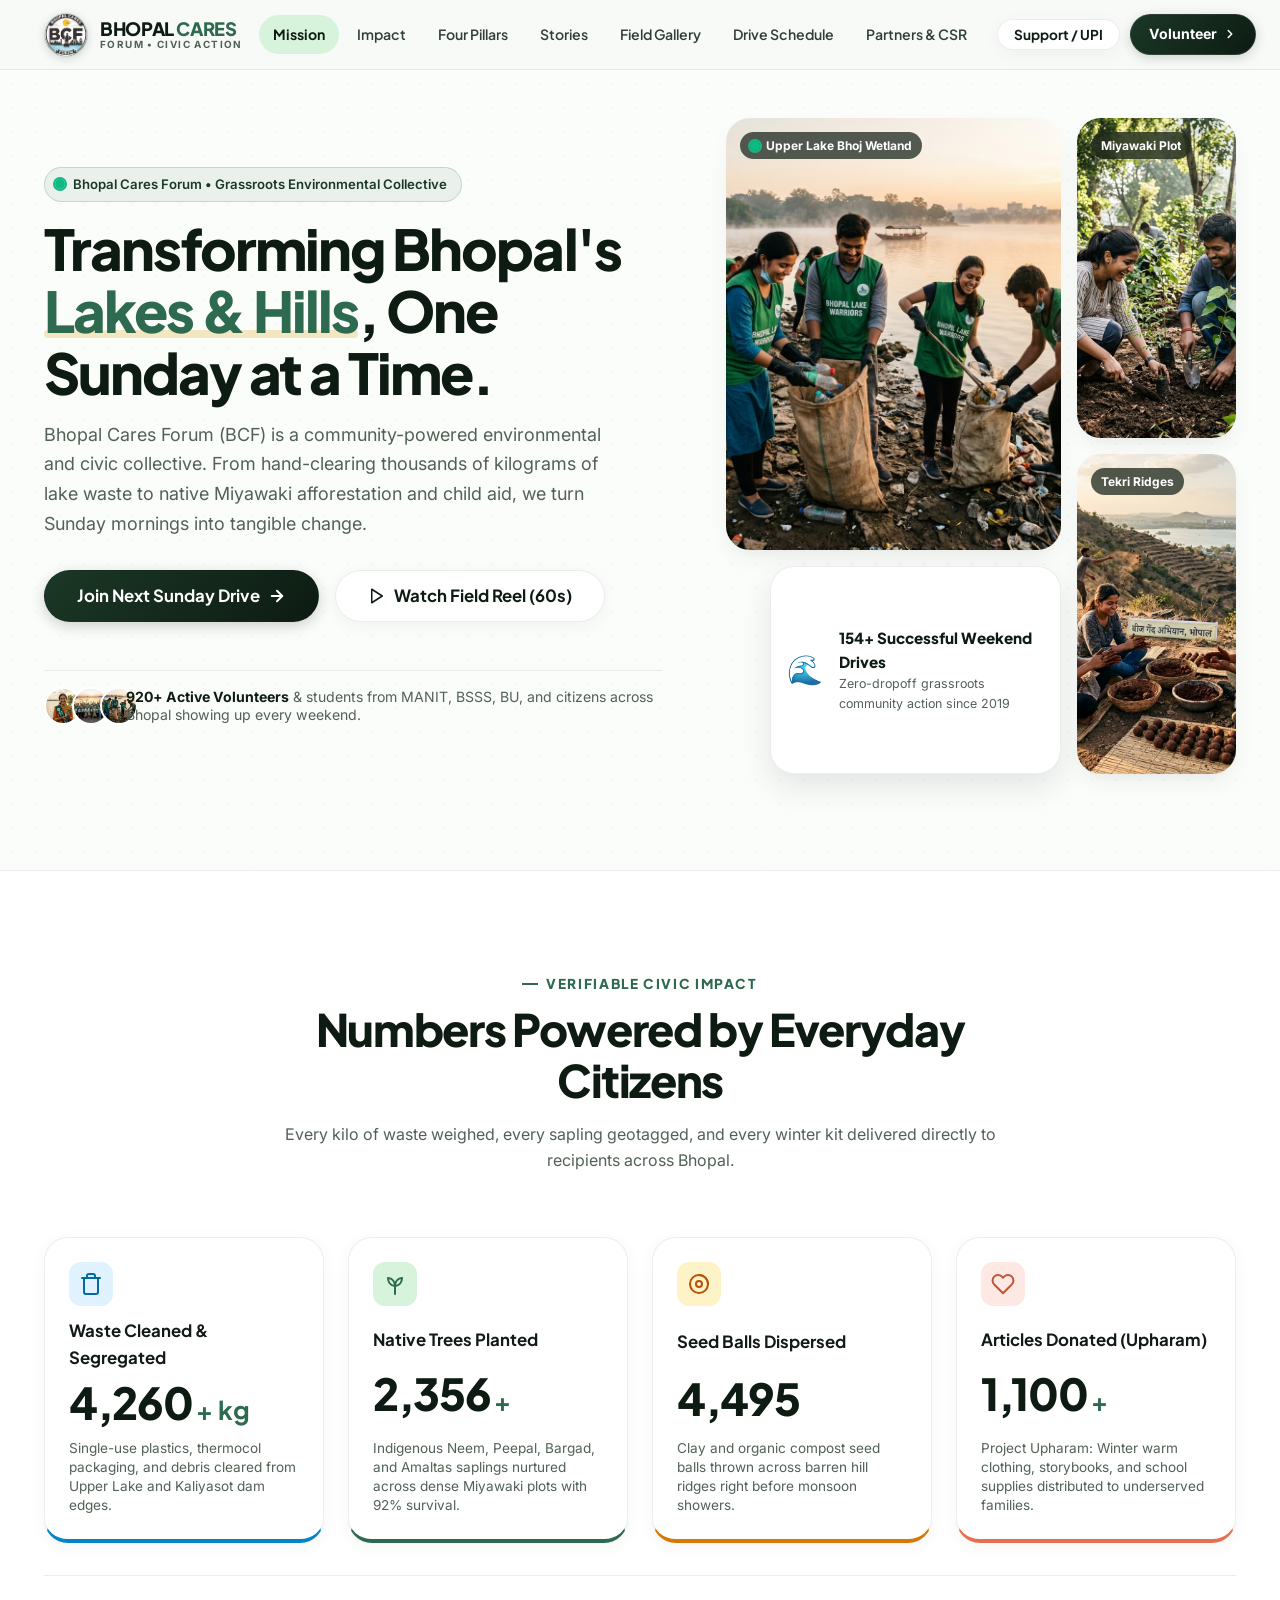
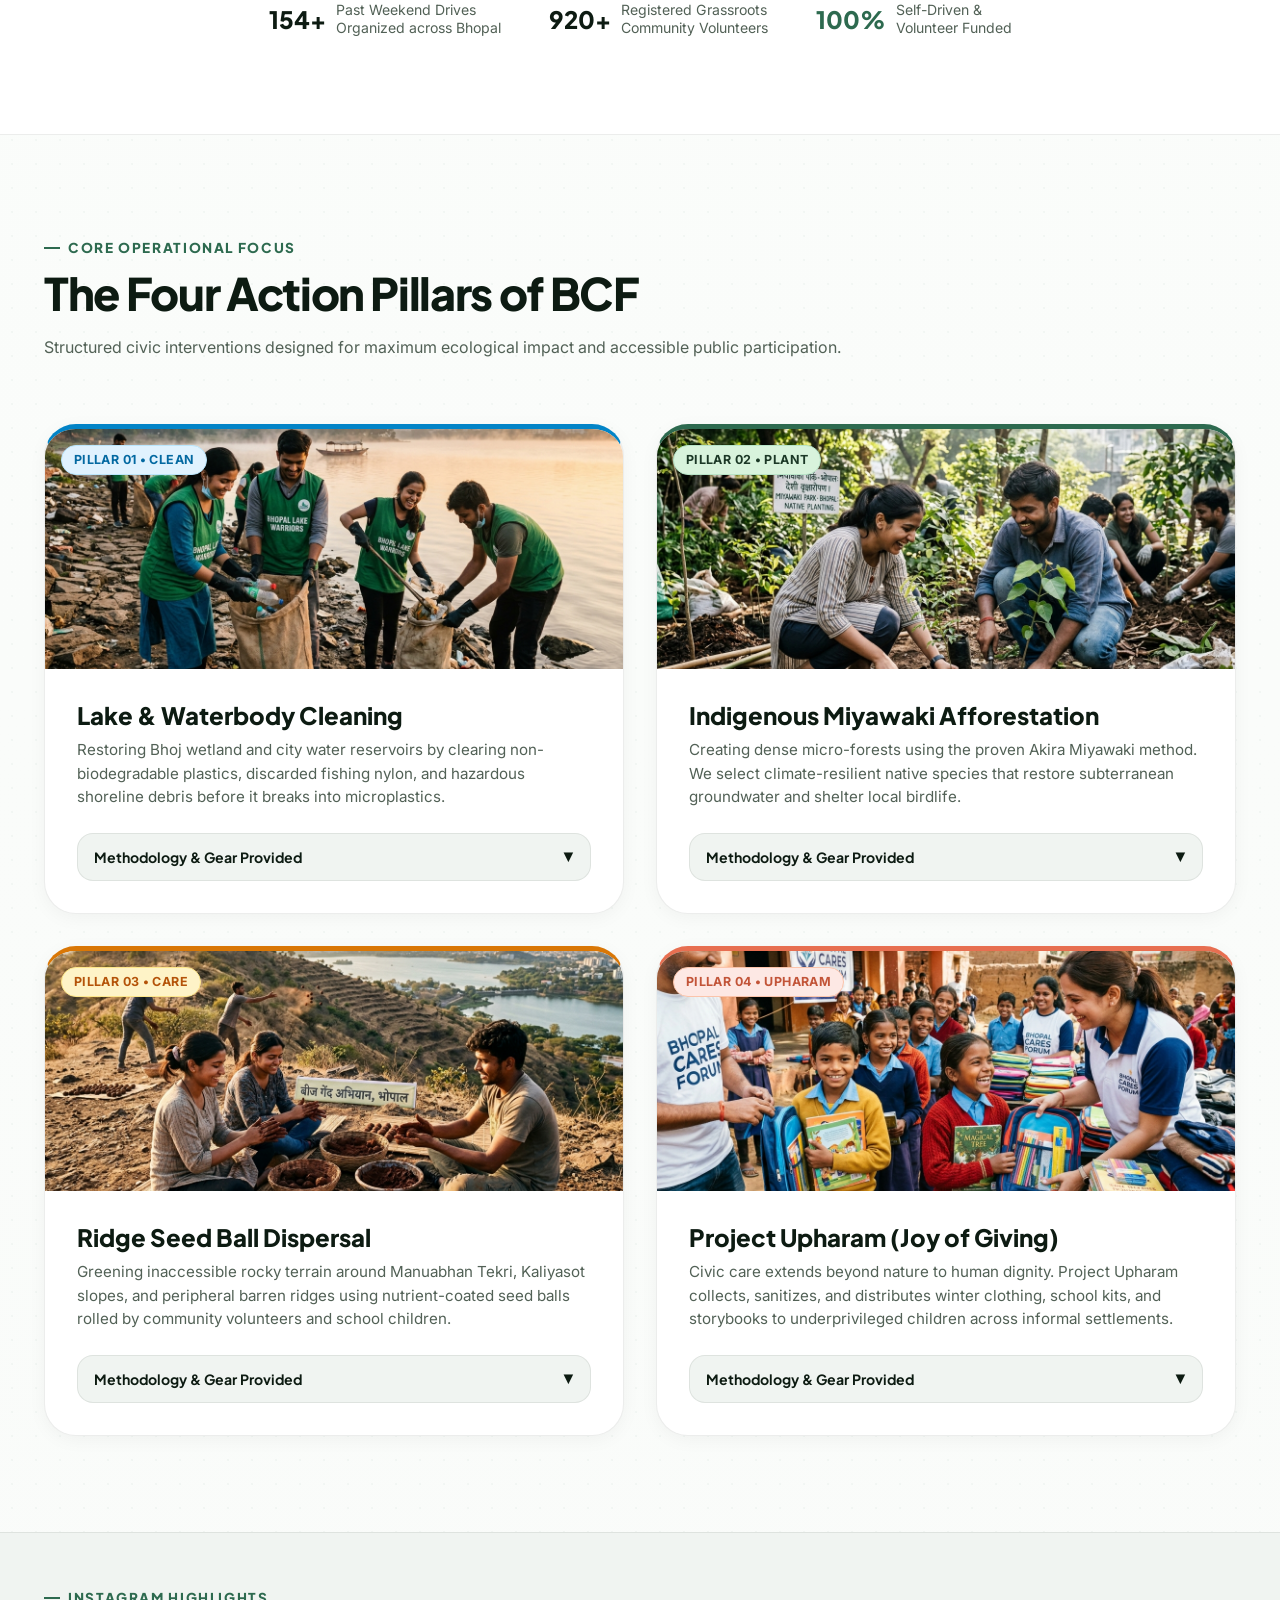
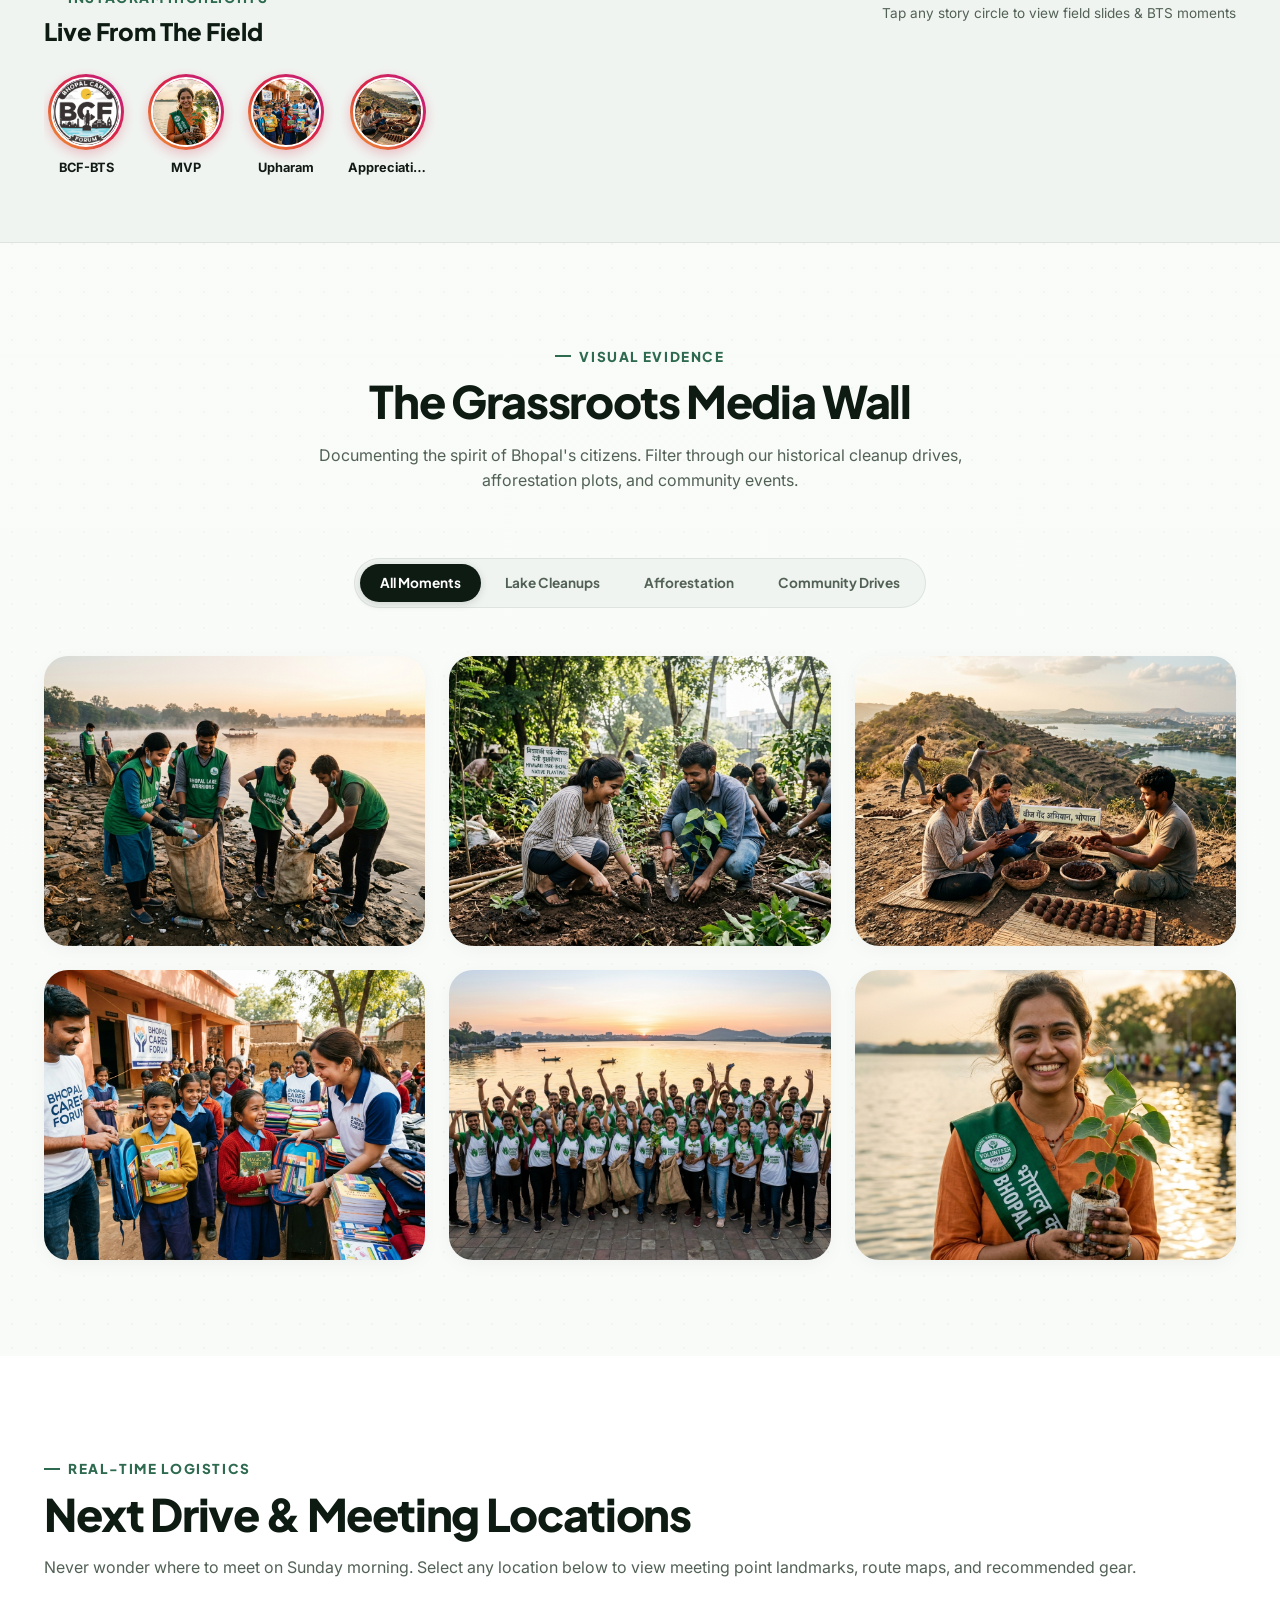
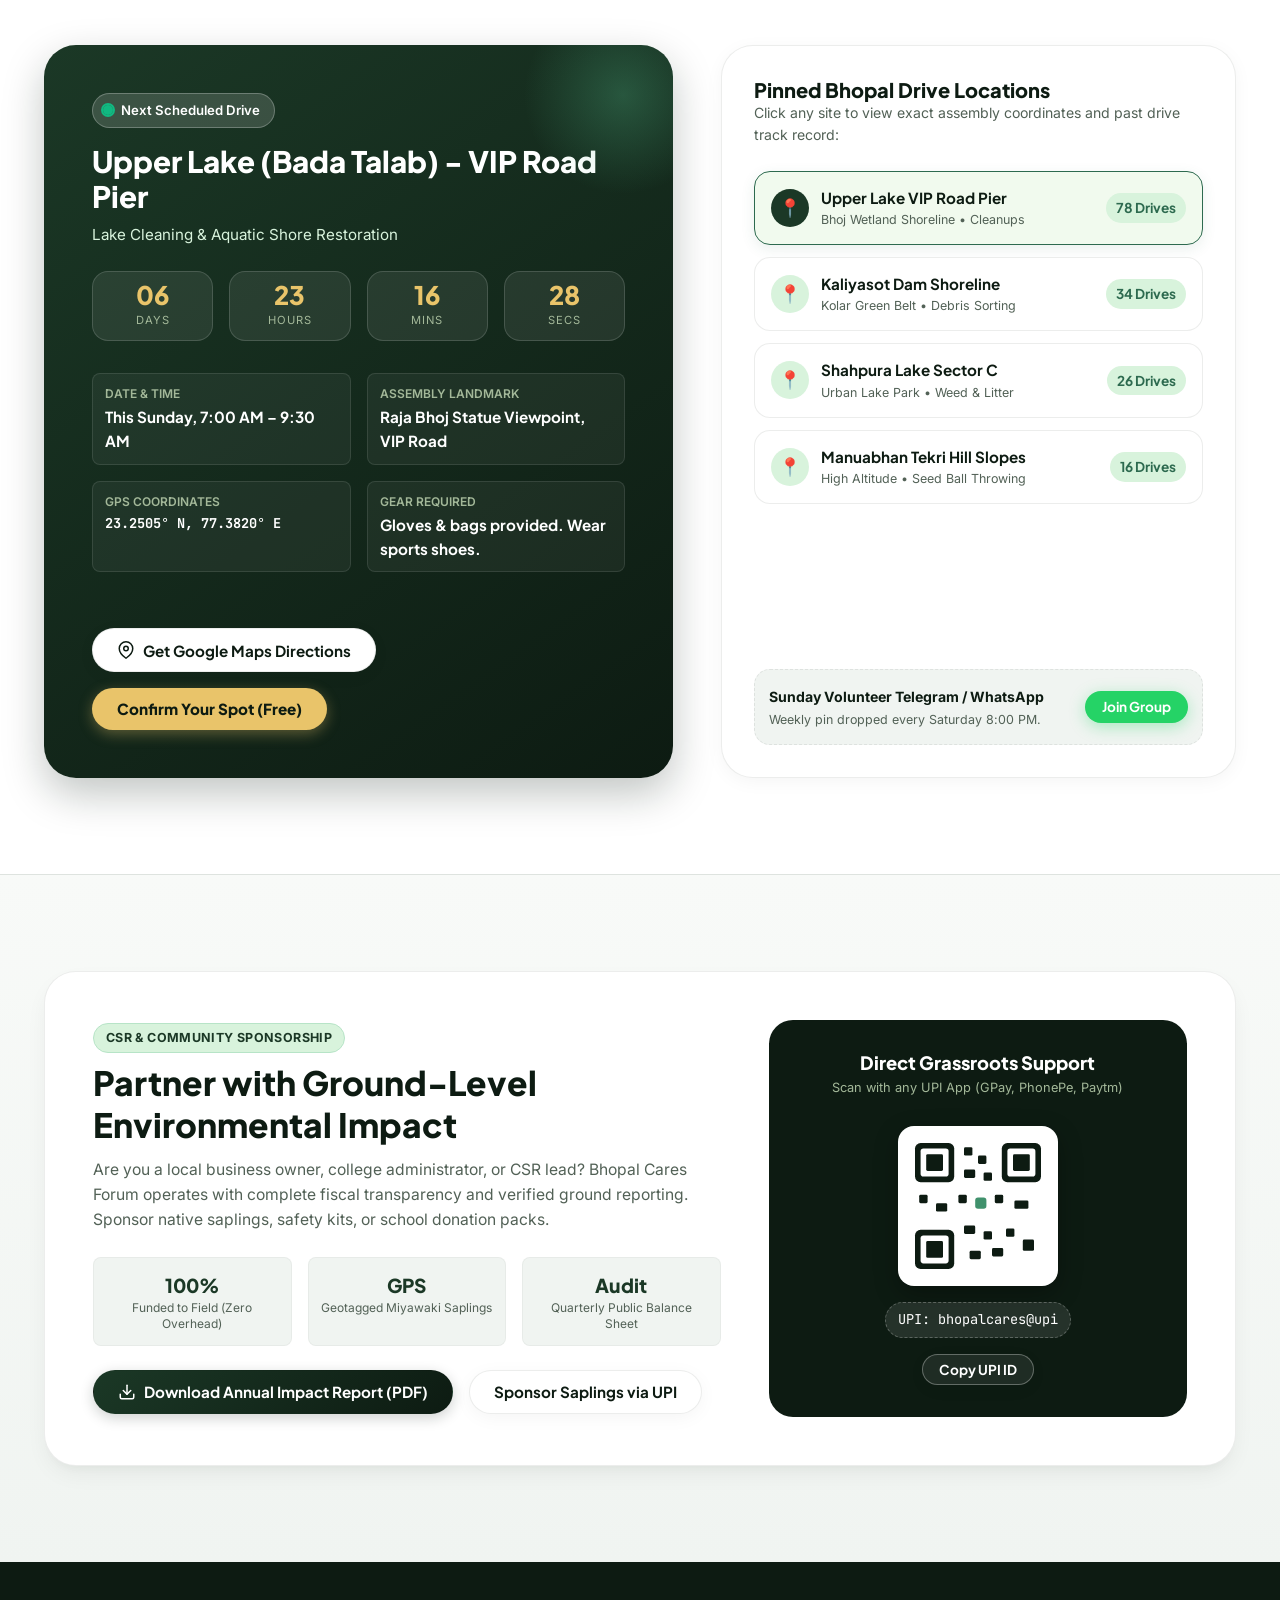
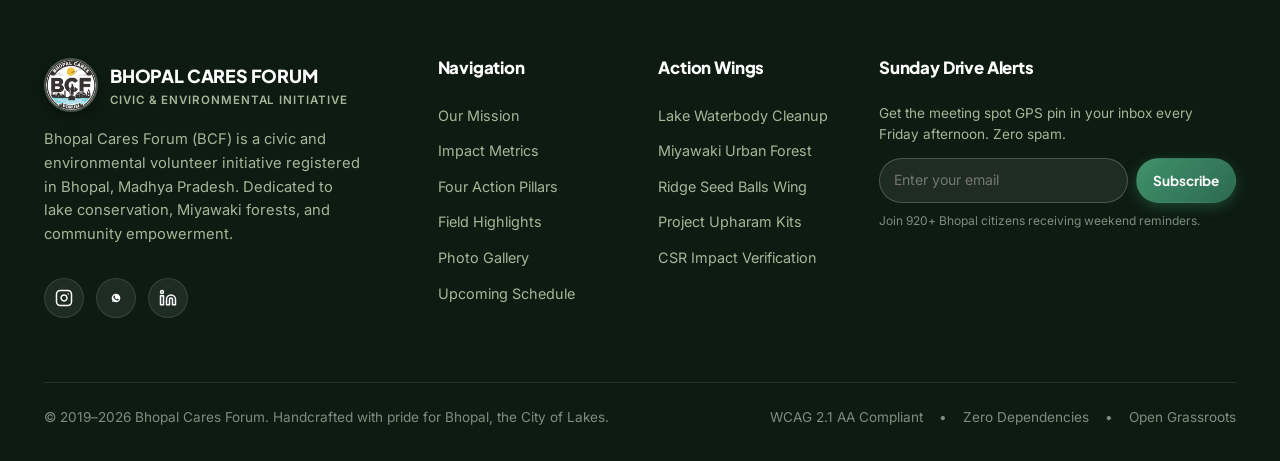
==== commit 7f5dee85: "Add files via upload" ====
--- a/BCF/index.html
+++ b/BCF/index.html
@@ -16,16 +16,17 @@
   <meta property="og:url" content="https://bhopalcares.org">
   <meta property="og:title" content="Bhopal Cares Forum | Transforming Bhopal's Lakes One Sunday at a Time">
   <meta property="og:description" content="4,260+ kg plastic removed, 2,356+ native trees planted, 4,495 seed balls dispersed. Join 920+ youth volunteers every Sunday.">
-  <meta property="og:image" content="assets/images/brand/og-banner.svg">
+  <meta property="og:image" content="assets/images/bcf_logo.jpeg">
 
   <!-- Twitter Card -->
   <meta name="twitter:card" content="summary_large_image">
   <meta name="twitter:title" content="Bhopal Cares Forum (BCF)">
   <meta name="twitter:description" content="Grassroots environmental and civic action platform for the City of Lakes.">
-  <meta name="twitter:image" content="assets/images/brand/og-banner.svg">
+  <meta name="twitter:image" content="assets/images/bcf_logo.jpeg">
 
   <!-- Favicon -->
-  <link rel="icon" type="image/svg+xml" href="assets/images/brand/favicon.svg">
+  <link rel="icon" type="image/jpeg" href="assets/images/bcf_logo.jpeg">
+  <link rel="apple-touch-icon" href="assets/images/bcf_logo.jpeg">
 
   <!-- Google Fonts: Plus Jakarta Sans & Inter -->
   <link rel="preconnect" href="https://fonts.googleapis.com">
@@ -47,7 +48,11 @@
     <div class="container navbar">
       <!-- Brand Logo -->
       <a href="#" class="brand-link" aria-label="Bhopal Cares Forum Home">
-        <img src="assets/images/brand/logo.svg" alt="Bhopal Cares Forum Logo" class="brand-logo" width="180" height="44">
+        <img src="assets/images/bcf_logo.jpeg" alt="Bhopal Cares Forum Logo" class="brand-logo" width="44" height="44">
+        <div class="brand-text">
+          <span class="brand-name">BHOPAL <span class="brand-name-accent">CARES</span></span>
+          <span class="brand-sub">FORUM • CIVIC ACTION</span>
+        </div>
       </a>
 
       <!-- Desktop & Mobile Navigation Links -->
@@ -481,7 +486,7 @@
           <!-- Story 1: BCF-BTS -->
           <button type="button" class="story-bubble" data-story-id="bts" aria-label="View BCF-BTS story">
             <div class="story-ring">
-              <img src="assets/images/drives/team-hero-sunset.jpg" alt="BCF-BTS Story" class="story-avatar">
+              <img src="assets/images/bcf_logo.jpeg" alt="BCF-BTS Story" class="story-avatar">
             </div>
             <span class="story-label">BCF-BTS</span>
           </button>
@@ -868,7 +873,13 @@
       <div class="footer-grid">
         <!-- Col 1: Brand Info -->
         <div class="footer-brand">
-          <img src="assets/images/brand/logo.svg" alt="Bhopal Cares Forum" class="footer-logo" width="180" height="46">
+          <div class="footer-brand-header">
+            <img src="assets/images/bcf_logo.jpeg" alt="Bhopal Cares Forum" class="footer-logo" width="54" height="54">
+            <div class="footer-brand-text">
+              <span class="footer-brand-title">BHOPAL CARES FORUM</span>
+              <span class="footer-brand-sub">Civic & Environmental Initiative</span>
+            </div>
+          </div>
           <p class="footer-desc">
             Bhopal Cares Forum (BCF) is a civic and environmental volunteer initiative registered in Bhopal, Madhya Pradesh. Dedicated to lake conservation, Miyawaki forests, and community empowerment.
           </p>
@@ -962,7 +973,10 @@
     <div class="modal-container">
       <!-- Modal Header -->
       <div class="modal-header">
-        <h3 class="modal-header__title" id="volunteerModalHeading">Join Bhopal Cares Forum</h3>
+        <div style="display: flex; align-items: center; gap: 12px;">
+          <img src="assets/images/bcf_logo.jpeg" alt="BCF Emblem" class="modal-brand-logo" width="34" height="34">
+          <h3 class="modal-header__title" id="volunteerModalHeading">Join Bhopal Cares Forum</h3>
+        </div>
         <button type="button" class="modal-close-btn" id="volunteerModalClose" aria-label="Close modal">✕</button>
       </div>
 
@@ -1239,7 +1253,10 @@
   <div class="modal-backdrop" id="donateModal" role="dialog" aria-modal="true" aria-label="Support Bhopal Cares Forum">
     <div class="modal-container" style="max-width: 500px;">
       <div class="modal-header">
-        <h3 class="modal-header__title">Sponsor Saplings & Gear</h3>
+        <div style="display: flex; align-items: center; gap: 12px;">
+          <img src="assets/images/bcf_logo.jpeg" alt="BCF Emblem" class="modal-brand-logo" width="34" height="34">
+          <h3 class="modal-header__title">Sponsor Saplings & Gear</h3>
+        </div>
         <button type="button" class="modal-close-btn" id="donateModalClose" aria-label="Close modal">✕</button>
       </div>
       <div class="modal-body" style="text-align: center;">
--- a/BCF/assets/css/components.css
+++ b/BCF/assets/css/components.css
@@ -1183,3 +1183,13 @@
     opacity: 1;
   }
 }
+
+.modal-brand-logo {
+  width: 34px;
+  height: 34px;
+  border-radius: 50%;
+  object-fit: cover;
+  border: 1.5px solid var(--forest-600);
+  box-shadow: 0 2px 8px rgba(13, 27, 18, 0.15);
+  flex-shrink: 0;
+}
--- a/BCF/assets/css/style.css
+++ b/BCF/assets/css/style.css
@@ -149,20 +149,52 @@
 .brand-link {
   display: flex;
   align-items: center;
-  gap: 8px;
+  gap: 12px;
   text-decoration: none;
   flex-shrink: 0;
 }
 
 .brand-logo {
-  height: 42px;
-  width: auto;
-  max-width: 165px;
-  transition: height var(--transition-fast);
+  width: 44px;
+  height: 44px;
+  border-radius: 50%;
+  object-fit: cover;
+  box-shadow: 0 2px 8px rgba(13, 27, 18, 0.16);
+  border: 1.5px solid rgba(45, 106, 79, 0.25);
+  transition: all var(--transition-fast);
+  flex-shrink: 0;
 }
 
 .site-header.is-scrolled .brand-logo {
-  height: 38px;
+  width: 40px;
+  height: 40px;
+}
+
+.brand-text {
+  display: flex;
+  flex-direction: column;
+  line-height: 1.15;
+}
+
+.brand-name {
+  font-family: var(--font-display);
+  font-weight: 800;
+  font-size: 1.15rem;
+  letter-spacing: -0.02em;
+  color: var(--forest-900);
+}
+
+.brand-name-accent {
+  color: var(--forest-600);
+}
+
+.brand-sub {
+  font-family: var(--font-sans);
+  font-size: 0.62rem;
+  font-weight: 700;
+  letter-spacing: 0.14em;
+  color: var(--text-muted);
+  text-transform: uppercase;
 }
 
 /* Desktop Navigation Menu */
@@ -333,8 +365,8 @@
   }
 
   .brand-logo {
-    height: 36px;
-    max-width: 140px;
+    width: 38px;
+    height: 38px;
   }
 
   .nav-btn-desktop {
@@ -471,8 +503,16 @@
 
 @media (max-width: 480px) {
   .brand-logo {
-    height: 32px;
-    max-width: 125px;
+    width: 34px;
+    height: 34px;
+  }
+
+  .brand-sub {
+    display: none;
+  }
+
+  .brand-name {
+    font-size: 0.98rem;
   }
 
   .btn-nav-volunteer {
@@ -1473,9 +1513,42 @@
   gap: var(--space-md);
 }
 
+.footer-brand-header {
+  display: flex;
+  align-items: center;
+  gap: var(--space-sm);
+}
+
 .footer-logo {
-  height: 48px;
-  filter: brightness(0) invert(1);
+  width: 54px;
+  height: 54px;
+  border-radius: 50%;
+  object-fit: cover;
+  border: 2px solid rgba(255, 255, 255, 0.25);
+  box-shadow: 0 4px 14px rgba(0, 0, 0, 0.35);
+  filter: none;
+  flex-shrink: 0;
+}
+
+.footer-brand-text {
+  display: flex;
+  flex-direction: column;
+}
+
+.footer-brand-title {
+  font-family: var(--font-display);
+  font-size: 1.12rem;
+  font-weight: 800;
+  color: #ffffff;
+  letter-spacing: -0.01em;
+}
+
+.footer-brand-sub {
+  font-size: 0.72rem;
+  color: #a3b899;
+  font-weight: 600;
+  letter-spacing: 0.08em;
+  text-transform: uppercase;
 }
 
 .footer-desc {
